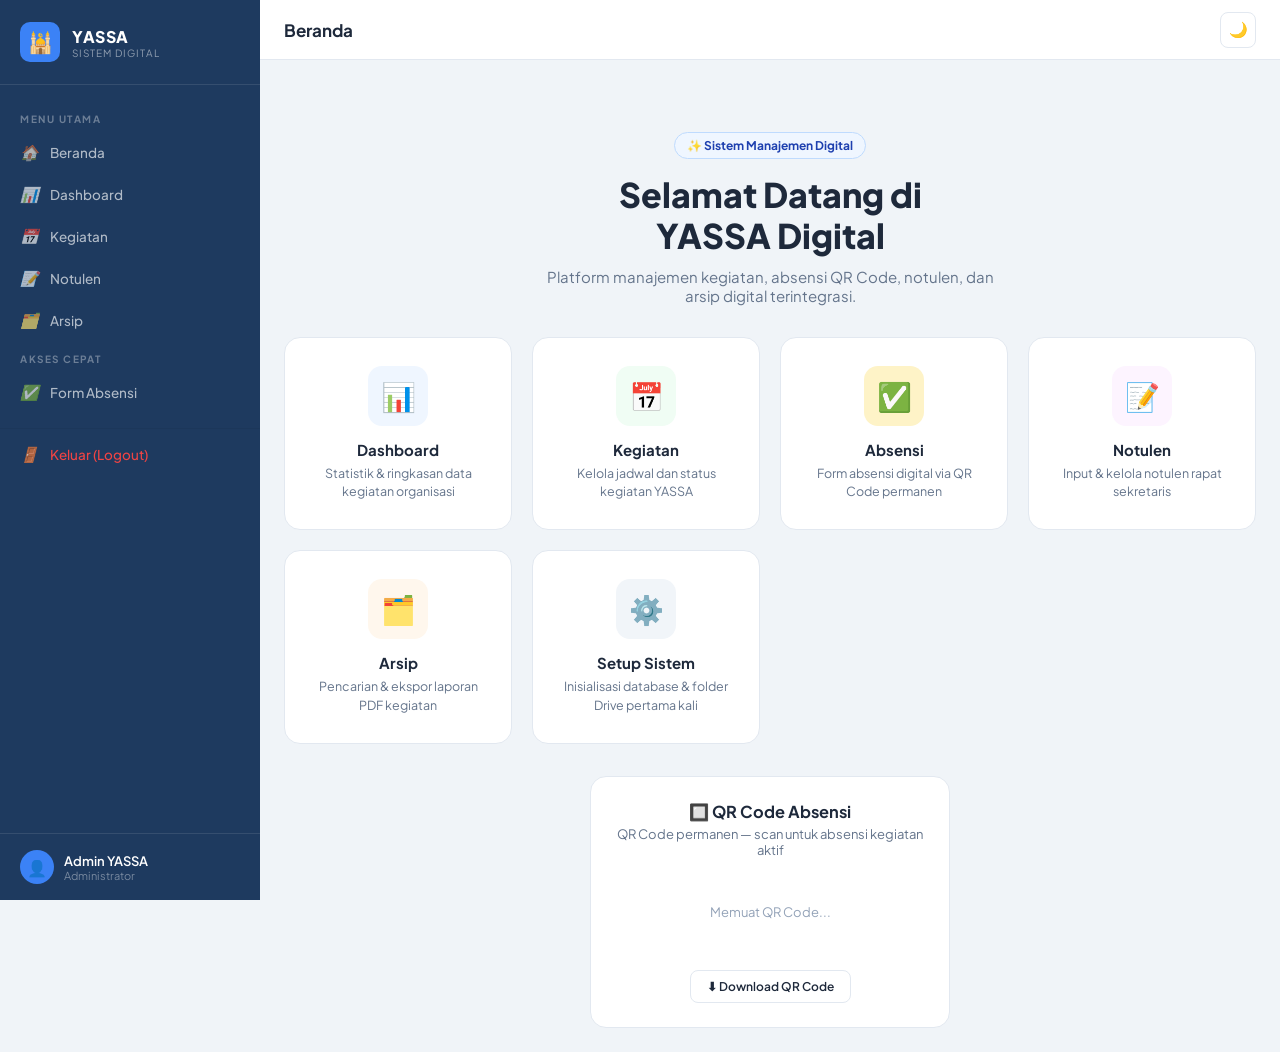
==== index.html @ cecd4a9c "Update index.html" ====
<!DOCTYPE html>
<html lang="id">
<head>
<meta charset="UTF-8">
<meta name="viewport" content="width=device-width, initial-scale=1">
<title>YASSA - Sistem Digital</title>
<link rel="stylesheet" href="Style.css">
<style>
.portal-grid {
  display: grid;
  grid-template-columns: repeat(auto-fill, minmax(220px, 1fr));
  gap: 20px;
  margin-top: 32px;
}
.portal-card {
  background: var(--surface);
  border: 1px solid var(--border);
  border-radius: 16px;
  padding: 28px 22px;
  text-align: center;
  cursor: pointer;
  transition: all .2s;
  text-decoration: none;
  color: var(--text);
  display: block;
}
.portal-card:hover { transform: translateY(-4px); box-shadow: var(--shadow-lg); }
.portal-card-icon {
  width: 60px; height: 60px;
  border-radius: 14px;
  display: grid; place-items: center;
  font-size: 28px;
  margin: 0 auto 14px;
}
.portal-card h3 { font-size: 15px; font-weight: 700; margin-bottom: 5px; }
.portal-card p { font-size: 12.5px; color: var(--text-muted); line-height: 1.5; }
.hero { text-align: center; padding: 48px 20px 0; }
.hero-badge {
  display: inline-flex;
  align-items: center;
  gap: 6px;
  background: #eff6ff;
  color: #1e40af;
  font-size: 12px;
  font-weight: 700;
  padding: 5px 12px;
  border-radius: 99px;
  margin-bottom: 16px;
  border: 1px solid #bfdbfe;
}
.hero h1 { font-size: 34px; font-weight: 800; line-height: 1.2; }
.hero p { font-size: 15px; color: var(--text-muted); margin-top: 10px; max-width: 480px; margin-left: auto; margin-right: auto; }
.qr-section {
  background: var(--surface);
  border: 1px solid var(--border);
  border-radius: 16px;
  padding: 24px;
  text-align: center;
  max-width: 360px;
  margin: 32px auto 0;
}
.qr-section h3 { font-weight: 700; margin-bottom: 4px; }
.qr-section p { font-size: 13px; color: var(--text-muted); margin-bottom: 16px; }
.qr-img { width: 200px; height: 200px; border-radius: 8px; border: 1px solid var(--border); }
.qr-url { font-size: 11px; color: var(--text-muted); word-break: break-all; margin-top: 8px; }
</style>
</head>
<body>
<div class="app-layout">
  <!-- Sidebar -->
  <div class="sidebar-overlay"></div>
  <aside class="sidebar">
    <div class="sidebar-brand">
      <div class="sidebar-brand-icon">🕌</div>
      <div class="sidebar-brand-text">
        <div class="org">YASSA</div>
        <div class="sub">Sistem Digital</div>
      </div>
    </div>
    <nav class="sidebar-nav">
      <div class="nav-section-label">Menu Utama</div>
      <a class="nav-item" href="?page=index"><i>🏠</i> Beranda</a>
      <a class="nav-item" href="?page=dashboard"><i>📊</i> Dashboard</a>
      <a class="nav-item" href="?page=kegiatan"><i>📅</i> Kegiatan</a>
      <a class="nav-item" href="?page=notulen"><i>📝</i> Notulen</a>
      <a class="nav-item" href="?page=arsip"><i>🗂️</i> Arsip</a>

      <div class="nav-section-label">Akses Cepat</div>
      <!-- [SESUDAH] Link absolut ini memastikan browser langsung menuju web app asli Anda -->
      <a class="nav-item" href="https://script.google.com/macros/s/AKfycbwdOLDsKcm0QXJ1dBHnlAOi3fSOKvJ-rL3YOairHzB4OV2jZbvT-LqVGl6_5zWSPxYg1g/exec?page=absensi" target="_blank"><i>✅</i> Form Absensi</a>

      <!-- TOMBOL LOGOUT MANUAL -->
      <a class="nav-item" href="javascript:void(0)" onclick="logoutUtama()" style="color: #ef4444; margin-top: 15px; border-top: 1px solid rgba(0,0,0,0.05); padding-top: 15px;">
        <i>🚪</i> Keluar (Logout)
      </a>
    </nav>
    <div class="sidebar-footer">
      <div class="sidebar-avatar">👤</div>
      <div class="sidebar-user-info">
        <div class="name">Admin YASSA</div>
        <div class="role">Administrator</div>
      </div>
    </div>
  </aside>

  <!-- Main -->
  <div class="main-content">
    <div class="topbar">
      <button class="sidebar-toggle" onclick="toggleSidebar()">☰</button>
      <div class="topbar-title">Beranda</div>
      <button class="topbar-btn" id="darkModeBtn" onclick="toggleDarkMode()" title="Toggle Dark Mode">🌙</button>
    </div>

    <div class="page-content">
      <div class="hero">
        <div class="hero-badge">✨ Sistem Manajemen Digital</div>
        <h1>Selamat Datang di<br>YASSA Digital</h1>
        <p>Platform manajemen kegiatan, absensi QR Code, notulen, dan arsip digital terintegrasi.</p>
      </div>

      <div class="portal-grid">
        <a class="portal-card" href="?page=dashboard">
          <div class="portal-card-icon" style="background:#eff6ff">📊</div>
          <h3>Dashboard</h3>
          <p>Statistik & ringkasan data kegiatan organisasi</p>
        </a>
        <a class="portal-card" href="?page=kegiatan">
          <div class="portal-card-icon" style="background:#f0fdf4">📅</div>
          <h3>Kegiatan</h3>
          <p>Kelola jadwal dan status kegiatan YASSA</p>
        </a>
        <a class="portal-card" href="?page=absensi" target="_blank">
          <div class="portal-card-icon" style="background:#fef3c7">✅</div>
          <h3>Absensi</h3>
          <p>Form absensi digital via QR Code permanen</p>
        </a>
        <a class="portal-card" href="?page=notulen">
          <div class="portal-card-icon" style="background:#fdf4ff">📝</div>
          <h3>Notulen</h3>
          <p>Input & kelola notulen rapat sekretaris</p>
        </a>
        <a class="portal-card" href="?page=arsip">
          <div class="portal-card-icon" style="background:#fff7ed">🗂️</div>
          <h3>Arsip</h3>
          <p>Pencarian & ekspor laporan PDF kegiatan</p>
        </a>
        <div class="portal-card" onclick="openModal('modalSetup')">
          <div class="portal-card-icon" style="background:#f1f5f9">⚙️</div>
          <h3>Setup Sistem</h3>
          <p>Inisialisasi database & folder Drive pertama kali</p>
        </div>
      </div>

      <!-- QR Code Section -->
      <div class="qr-section">
        <h3>🔲 QR Code Absensi</h3>
        <p>QR Code permanen — scan untuk absensi kegiatan aktif</p>
        <div id="qrContainer">
          <div style="padding:30px;color:#94a3b8;font-size:13px">Memuat QR Code...</div>
        </div>
        <div class="qr-url" id="qrUrl"></div>
        <button class="btn btn-outline" style="margin-top:12px;font-size:12px" onclick="downloadQR()">⬇ Download QR Code</button>
      </div>
    </div>
  </div>
</div>

<!-- Modal Setup -->
<div class="modal-overlay" id="modalSetup">
  <div class="modal">
    <div class="modal-header">
      <span>⚙️</span>
      <div class="modal-title">Setup Sistem YASSA</div>
      <button class="modal-close" onclick="closeModal('modalSetup')">✕</button>
    </div>
    <div class="modal-body">
      <p style="color:#64748b;font-size:13.5px;line-height:1.6">
        Setup akan membuat struktur sheet di Google Spreadsheet dan folder di Google Drive secara otomatis.
        Jalankan sekali saat pertama kali menggunakan sistem.<br><br>
        <strong>Spreadsheet ID:</strong><br>
        <code style="font-size:11px;background:#f1f5f9;padding:3px 6px;border-radius:4px">1QeTVi8m6c_dBite-CPIcEK4gw4aO8tjuj8lQq1Z1caE</code>
      </p>
    </div>
    <div class="modal-footer">
      <button class="btn btn-outline" onclick="closeModal('modalSetup')">Batal</button>
      <button class="btn btn-primary" onclick="runSetup()">🚀 Jalankan Setup</button>
    </div>
  </div>
</div>

<script src="script.js"></script>
<script>
function loadQR() {
  google.script.run
    .withSuccessHandler(function(data) {
      const container = document.getElementById('qrContainer');
      container.innerHTML = `<img class="qr-img" src="${data.qrUrl}" alt="QR Code Absensi" id="qrImage" />`;
      document.getElementById('qrUrl').textContent = data.absensiUrl;
    })
    .getQRCodeUrl();
}

function downloadQR() {
  const img = document.getElementById('qrImage');
  if (!img) return;
  const a = document.createElement('a');
  a.href = img.src;
  a.download = 'QRCode_Absensi_YASSA.png';
  a.click();
}

function runSetup() {
  showLoading('Menginisialisasi sistem...');
  google.script.run
    .withSuccessHandler(function(res) {
      hideLoading();
      closeModal('modalSetup');
      showToast(res.message || 'Setup selesai!', 'success');
    })
    .withFailureHandler(function(err) {
      hideLoading();
      showToast('Setup gagal: ' + err.message, 'error');
    })
    .setupSystem();
}

document.addEventListener('DOMContentLoaded', loadQR);

// ============================================================
// SISTEM LOGOUT & IDLE TIMER (GLOBAL)
// ============================================================
const WAKTU_IDLE_MENIT = 5;          // Batas diam sebelum logout otomatis (menit)
const WAKTU_MAKSIMAL_MENIT = 600;    // Batas maksimum sesi login (600 menit / 10 jam)
let idleTimer;

// Paksa logout otomatis setelah WAKTU_MAKSIMAL_MENIT tanpa toleransi aktivitas
setTimeout(logoutUtama, WAKTU_MAKSIMAL_MENIT * 60 * 1000);

function resetIdleTimer() {
  clearTimeout(idleTimer);
  idleTimer = setTimeout(logoutUtama, WAKTU_IDLE_MENIT * 60 * 1000);
}

function logoutUtama() {
  try {
    if (typeof showLoading === "function") {
      showLoading('Keluar dari sistem...');
    }

    // 1. Sapu bersih seluruh data sesi dan memori browser seketika
    localStorage.clear();
    sessionStorage.clear();

    // 2. Siapkan parameter anti-cache
    const cacheBuster = new Date().getTime();
    // Mengubah alamat tujuan logout menuju ke halaman utama portal blog Anda yang bersih
    const logoutUrl = 'https://yayasansalamsatuaspal.blogspot.com/p/portal-absensi-yassa.html?page=absensi&v=' + cacheBuster;
    // 3. Lakukan pengalihan paksa
    window.top.location.replace(logoutUrl);

  } catch (error) {
    console.error("Logout error: ", error);
    // Jalur penyelamat darurat dialihkan kembali ke halaman utama portal blog Anda yang bersih
    window.top.location.replace('https://yayasansalamsatuaspal.blogspot.com/p/portal-absensi-yassa.html?page=absensi');
  }
}

// Sensor aktivitas dipusatkan di sini menggunakan Event Listener
window.addEventListener('load', resetIdleTimer);
document.addEventListener('mousemove', resetIdleTimer);
document.addEventListener('keypress', resetIdleTimer);
document.addEventListener('touchstart', resetIdleTimer);
document.addEventListener('click', resetIdleTimer);
document.addEventListener('scroll', resetIdleTimer);
</script>
</body>
</html>
---- Style.css ----
/* ============================================================
   YASSA - Design System
   ============================================================ */

@import url('https://fonts.googleapis.com/css2?family=Plus+Jakarta+Sans:wght@300;400;500;600;700;800&family=Space+Grotesk:wght@400;500;600;700&display=swap');

:root {
  --primary:       #1c5fad;
  --primary-light: #3b82f6;
  --primary-dark:  #1e3a5f;
  --accent:        #10b981;
  --accent2:       #f59e0b;
  --danger:        #ef4444;
  --bg:            #f0f4f8;
  --surface:       #ffffff;
  --surface2:      #f8fafc;
  --border:        #e2e8f0;
  --text:          #1e293b;
  --text-muted:    #64748b;
  --sidebar-w:     260px;
  --radius:        12px;
  --radius-sm:     8px;
  --shadow:        0 1px 3px rgba(0,0,0,.08), 0 4px 12px rgba(0,0,0,.05);
  --shadow-lg:     0 8px 24px rgba(0,0,0,.12);
  --transition:    .2s ease;
}

.dark-mode {
  --bg:        #0f172a;
  --surface:   #1e293b;
  --surface2:  #162032;
  --border:    #334155;
  --text:      #f1f5f9;
  --text-muted:#94a3b8;
}

*, *::before, *::after { box-sizing: border-box; margin: 0; padding: 0; }

body {
  font-family: 'Plus Jakarta Sans', sans-serif;
  background: var(--bg);
  color: var(--text);
  min-height: 100vh;
  font-size: 14px;
  transition: background var(--transition), color var(--transition);
}

/* ---- SCROLLBAR ---- */
::-webkit-scrollbar { width: 6px; height: 6px; }
::-webkit-scrollbar-track { background: transparent; }
::-webkit-scrollbar-thumb { background: var(--border); border-radius: 99px; }

/* ---- LAYOUT ---- */
.app-layout { display: flex; min-height: 100vh; }

/* ---- SIDEBAR ---- */
.sidebar {
  width: var(--sidebar-w);
  background: var(--primary-dark);
  display: flex;
  flex-direction: column;
  position: fixed;
  top: 0; left: 0; bottom: 0;
  z-index: 100;
  transition: transform .3s ease;
  overflow: hidden;
}
.sidebar-brand {
  display: flex;
  align-items: center;
  gap: 12px;
  padding: 22px 20px;
  border-bottom: 1px solid rgba(255,255,255,.1);
}
.sidebar-brand-icon {
  width: 40px; height: 40px;
  background: var(--primary-light);
  border-radius: 10px;
  display: grid; place-items: center;
  font-size: 20px;
  flex-shrink: 0;
}
.sidebar-brand-text .org { font-weight: 800; font-size: 16px; color: #fff; letter-spacing: .5px; }
.sidebar-brand-text .sub { font-size: 10px; color: rgba(255,255,255,.5); text-transform: uppercase; letter-spacing: 1px; }

.sidebar-nav { flex: 1; padding: 16px 0; overflow-y: auto; }
.nav-section-label {
  font-size: 10px;
  font-weight: 700;
  color: rgba(255,255,255,.35);
  text-transform: uppercase;
  letter-spacing: 1.5px;
  padding: 12px 20px 6px;
}
.nav-item {
  display: flex;
  align-items: center;
  gap: 12px;
  padding: 11px 20px;
  color: rgba(255,255,255,.65);
  text-decoration: none;
  font-weight: 500;
  font-size: 13.5px;
  border-radius: 0;
  transition: all var(--transition);
  position: relative;
  cursor: pointer;
}
.nav-item:hover { color: #fff; background: rgba(255,255,255,.08); }
.nav-item.active {
  color: #fff;
  background: var(--primary-light);
}
.nav-item.active::before {
  content: '';
  position: absolute;
  left: 0; top: 6px; bottom: 6px;
  width: 3px;
  background: #fff;
  border-radius: 0 4px 4px 0;
}
.nav-item i { width: 18px; text-align: center; font-size: 15px; }
.nav-badge {
  margin-left: auto;
  background: var(--accent);
  color: #fff;
  font-size: 10px;
  padding: 2px 7px;
  border-radius: 99px;
  font-weight: 700;
}

.sidebar-footer {
  padding: 16px 20px;
  border-top: 1px solid rgba(255,255,255,.1);
  display: flex;
  align-items: center;
  gap: 10px;
}
.sidebar-avatar {
  width: 34px; height: 34px;
  background: var(--primary-light);
  border-radius: 50%;
  display: grid; place-items: center;
  font-size: 16px; color: #fff;
  flex-shrink: 0;
}
.sidebar-user-info .name { font-weight: 600; font-size: 13px; color: #fff; }
.sidebar-user-info .role { font-size: 11px; color: rgba(255,255,255,.4); }

/* ---- MAIN CONTENT ---- */
.main-content {
  margin-left: var(--sidebar-w);
  flex: 1;
  display: flex;
  flex-direction: column;
  min-height: 100vh;
}

/* ---- TOPBAR ---- */
.topbar {
  background: var(--surface);
  border-bottom: 1px solid var(--border);
  padding: 0 24px;
  height: 60px;
  display: flex;
  align-items: center;
  gap: 16px;
  position: sticky;
  top: 0;
  z-index: 50;
}
.topbar-title { font-weight: 700; font-size: 17px; flex: 1; }
.topbar-search {
  display: flex;
  align-items: center;
  background: var(--bg);
  border: 1px solid var(--border);
  border-radius: 8px;
  padding: 6px 12px;
  gap: 8px;
  width: 220px;
}
.topbar-search input {
  border: none; background: none;
  font-size: 13px; color: var(--text);
  outline: none; flex: 1; width: 100%;
}
.topbar-search input::placeholder { color: var(--text-muted); }
.topbar-btn {
  width: 36px; height: 36px;
  border: 1px solid var(--border);
  border-radius: 8px;
  background: var(--surface);
  cursor: pointer;
  display: grid; place-items: center;
  font-size: 15px;
  color: var(--text-muted);
  transition: all var(--transition);
}
.topbar-btn:hover { background: var(--bg); color: var(--text); }

/* ---- PAGE CONTENT ---- */
.page-content { padding: 24px; flex: 1; }

/* ---- CARDS ---- */
.card {
  background: var(--surface);
  border: 1px solid var(--border);
  border-radius: var(--radius);
  box-shadow: var(--shadow);
}
.card-header {
  padding: 16px 20px;
  border-bottom: 1px solid var(--border);
  display: flex;
  align-items: center;
  gap: 12px;
}
.card-title { font-weight: 700; font-size: 15px; }
.card-actions { margin-left: auto; display: flex; gap: 8px; }
.card-body { padding: 20px; }

/* ---- STAT CARDS ---- */
.stat-grid { display: grid; grid-template-columns: repeat(auto-fill, minmax(180px, 1fr)); gap: 16px; }
.stat-card {
  background: var(--surface);
  border: 1px solid var(--border);
  border-radius: var(--radius);
  padding: 18px;
  display: flex;
  flex-direction: column;
  gap: 10px;
  position: relative;
  overflow: hidden;
  transition: transform var(--transition), box-shadow var(--transition);
}
.stat-card:hover { transform: translateY(-2px); box-shadow: var(--shadow-lg); }
.stat-icon {
  width: 42px; height: 42px;
  border-radius: 10px;
  display: grid; place-items: center;
  font-size: 18px;
}
.stat-label { font-size: 12px; font-weight: 600; color: var(--text-muted); text-transform: uppercase; letter-spacing: .5px; }
.stat-value { font-size: 28px; font-weight: 800; line-height: 1; font-family: 'Space Grotesk', sans-serif; }
.stat-accent { position: absolute; top: 0; right: 0; width: 60px; height: 60px; border-radius: 50%; opacity: .08; transform: translate(20px, -20px); }

/* ---- BUTTONS ---- */
.btn {
  display: inline-flex;
  align-items: center;
  gap: 7px;
  padding: 8px 16px;
  border-radius: var(--radius-sm);
  font-size: 13px;
  font-weight: 600;
  cursor: pointer;
  border: none;
  transition: all var(--transition);
  text-decoration: none;
  font-family: inherit;
  white-space: nowrap;
}
.btn-primary { background: var(--primary-light); color: #fff; }
.btn-primary:hover { background: var(--primary); }
.btn-success { background: var(--accent); color: #fff; }
.btn-success:hover { filter: brightness(.9); }
.btn-danger { background: var(--danger); color: #fff; }
.btn-danger:hover { filter: brightness(.9); }
.btn-warning { background: var(--accent2); color: #fff; }
.btn-outline {
  background: transparent;
  border: 1.5px solid var(--border);
  color: var(--text);
}
.btn-outline:hover { background: var(--bg); }
.btn-sm { padding: 5px 12px; font-size: 12px; }
.btn-icon { padding: 8px; }
.btn:disabled { opacity: .5; cursor: not-allowed; }

/* ---- FORMS ---- */
.form-group { margin-bottom: 16px; }
.form-label {
  display: block;
  font-size: 13px;
  font-weight: 600;
  color: var(--text);
  margin-bottom: 6px;
}
.form-control {
  width: 100%;
  padding: 9px 12px;
  border: 1.5px solid var(--border);
  border-radius: var(--radius-sm);
  background: var(--surface);
  color: var(--text);
  font-size: 14px;
  font-family: inherit;
  transition: border-color var(--transition), box-shadow var(--transition);
  outline: none;
}
.form-control:focus {
  border-color: var(--primary-light);
  box-shadow: 0 0 0 3px rgba(59,130,246,.15);
}
.form-control::placeholder { color: var(--text-muted); }
textarea.form-control { resize: vertical; min-height: 100px; }
select.form-control { cursor: pointer; }

/* ---- TABLE ---- */
.table-wrap { overflow-x: auto; }
table { width: 100%; border-collapse: collapse; }
thead tr { background: var(--surface2); }
th {
  padding: 11px 14px;
  text-align: left;
  font-size: 11.5px;
  font-weight: 700;
  color: var(--text-muted);
  text-transform: uppercase;
  letter-spacing: .5px;
  border-bottom: 2px solid var(--border);
  white-space: nowrap;
}
td {
  padding: 12px 14px;
  border-bottom: 1px solid var(--border);
  font-size: 13.5px;
  vertical-align: middle;
}
tr:last-child td { border-bottom: none; }
tbody tr { transition: background var(--transition); }
tbody tr:hover { background: var(--surface2); }
.td-actions { display: flex; gap: 6px; }

/* ---- BADGE ---- */
.badge {
  display: inline-flex;
  align-items: center;
  gap: 4px;
  padding: 3px 9px;
  border-radius: 99px;
  font-size: 11.5px;
  font-weight: 700;
}
.badge-green { background: #d1fae5; color: #065f46; }
.badge-blue  { background: #dbeafe; color: #1e40af; }
.badge-gray  { background: #f1f5f9; color: #475569; }
.badge-red   { background: #fee2e2; color: #991b1b; }
.badge-amber { background: #fef3c7; color: #92400e; }

/* ---- MODAL ---- */
.modal-overlay {
  position: fixed;
  inset: 0;
  background: rgba(0,0,0,.5);
  z-index: 200;
  display: flex;
  align-items: center;
  justify-content: center;
  padding: 20px;
  opacity: 0;
  pointer-events: none;
  transition: opacity .2s;
}
.modal-overlay.open { opacity: 1; pointer-events: all; }
.modal {
  background: var(--surface);
  border-radius: 16px;
  width: 100%;
  max-width: 500px;
  max-height: 90vh;
  overflow-y: auto;
  transform: scale(.95);
  transition: transform .2s;
}
.modal-overlay.open .modal { transform: scale(1); }
.modal-header {
  padding: 18px 22px;
  border-bottom: 1px solid var(--border);
  display: flex;
  align-items: center;
  gap: 12px;
}
.modal-header .modal-title { font-weight: 700; font-size: 16px; flex: 1; }
.modal-close {
  width: 30px; height: 30px;
  border: none;
  background: var(--bg);
  border-radius: 6px;
  cursor: pointer;
  font-size: 16px;
  display: grid; place-items: center;
  color: var(--text-muted);
}
.modal-body { padding: 22px; }
.modal-footer {
  padding: 16px 22px;
  border-top: 1px solid var(--border);
  display: flex;
  gap: 10px;
  justify-content: flex-end;
}

/* ---- TOAST ---- */
.toast-container {
  position: fixed;
  bottom: 24px;
  right: 24px;
  z-index: 999;
  display: flex;
  flex-direction: column;
  gap: 8px;
}
.toast {
  background: var(--surface);
  border: 1px solid var(--border);
  border-radius: 10px;
  padding: 12px 16px;
  display: flex;
  align-items: center;
  gap: 10px;
  min-width: 280px;
  box-shadow: var(--shadow-lg);
  animation: slideInToast .3s ease;
  font-size: 13.5px;
  font-weight: 500;
}
.toast.success { border-left: 4px solid var(--accent); }
.toast.error   { border-left: 4px solid var(--danger); }
.toast.info    { border-left: 4px solid var(--primary-light); }
.toast-icon { font-size: 18px; }
@keyframes slideInToast {
  from { transform: translateX(100%); opacity: 0; }
  to   { transform: translateX(0);    opacity: 1; }
}

/* ---- LOADING ---- */
.loading-overlay {
  position: fixed;
  inset: 0;
  background: rgba(255,255,255,.8);
  z-index: 300;
  display: flex;
  flex-direction: column;
  align-items: center;
  justify-content: center;
  gap: 16px;
  font-weight: 600;
  color: var(--primary);
}
.dark-mode .loading-overlay { background: rgba(15,23,42,.85); }
.spinner {
  width: 44px; height: 44px;
  border: 4px solid var(--border);
  border-top-color: var(--primary-light);
  border-radius: 50%;
  animation: spin .8s linear infinite;
}
@keyframes spin { to { transform: rotate(360deg); } }

/* ---- EMPTY STATE ---- */
.empty-state {
  text-align: center;
  padding: 48px 20px;
  color: var(--text-muted);
}
.empty-state .icon { font-size: 48px; margin-bottom: 12px; }
.empty-state h4 { font-size: 16px; color: var(--text); margin-bottom: 6px; }

/* ---- ROW GRID ---- */
.row { display: flex; flex-wrap: wrap; margin: -8px; }
.col { padding: 8px; flex: 1; min-width: 200px; }
.col-12 { width: 100%; padding: 8px; }
.col-6  { width: 50%; padding: 8px; }
.col-4  { width: 33.333%; padding: 8px; }
.col-3  { width: 25%; padding: 8px; }

/* ---- UTILITIES ---- */
.mb-0 { margin-bottom: 0; }
.mb-2 { margin-bottom: 8px; }
.mb-3 { margin-bottom: 12px; }
.mb-4 { margin-bottom: 16px; }
.mb-6 { margin-bottom: 24px; }
.mt-4 { margin-top: 16px; }
.mt-6 { margin-top: 24px; }
.gap-2 { gap: 8px; }
.gap-3 { gap: 12px; }
.d-flex { display: flex; }
.align-center { align-items: center; }
.justify-between { justify-content: space-between; }
.flex-wrap { flex-wrap: wrap; }
.text-muted { color: var(--text-muted); }
.text-sm { font-size: 12px; }
.fw-bold { font-weight: 700; }
.text-center { text-align: center; }

/* ---- MOBILE SIDEBAR TOGGLE ---- */
.sidebar-toggle {
  display: none;
  width: 36px; height: 36px;
  border: none;
  background: none;
  font-size: 20px;
  cursor: pointer;
  color: var(--text);
}

/* ---- CHART WRAPPER ---- */
.chart-box { position: relative; height: 240px; }

/* ---- RESPONSIVE ---- */
@media (max-width: 900px) {
  .sidebar { transform: translateX(-100%); }
  .sidebar.open { transform: translateX(0); }
  .main-content { margin-left: 0; }
  .sidebar-toggle { display: grid; place-items: center; }
  .topbar-search { display: none; }
  .stat-grid { grid-template-columns: repeat(2, 1fr); }
  .col-4, .col-3, .col-6 { width: 100%; }
}
@media (max-width: 500px) {
  .stat-grid { grid-template-columns: 1fr 1fr; }
  .page-content { padding: 16px; }
}

/* ---- SIDEBAR OVERLAY for mobile ---- */
.sidebar-overlay {
  display: none;
  position: fixed;
  inset: 0;
  background: rgba(0,0,0,.5);
  z-index: 99;
}
@media (max-width: 900px) {
  .sidebar-overlay.open { display: block; }
}
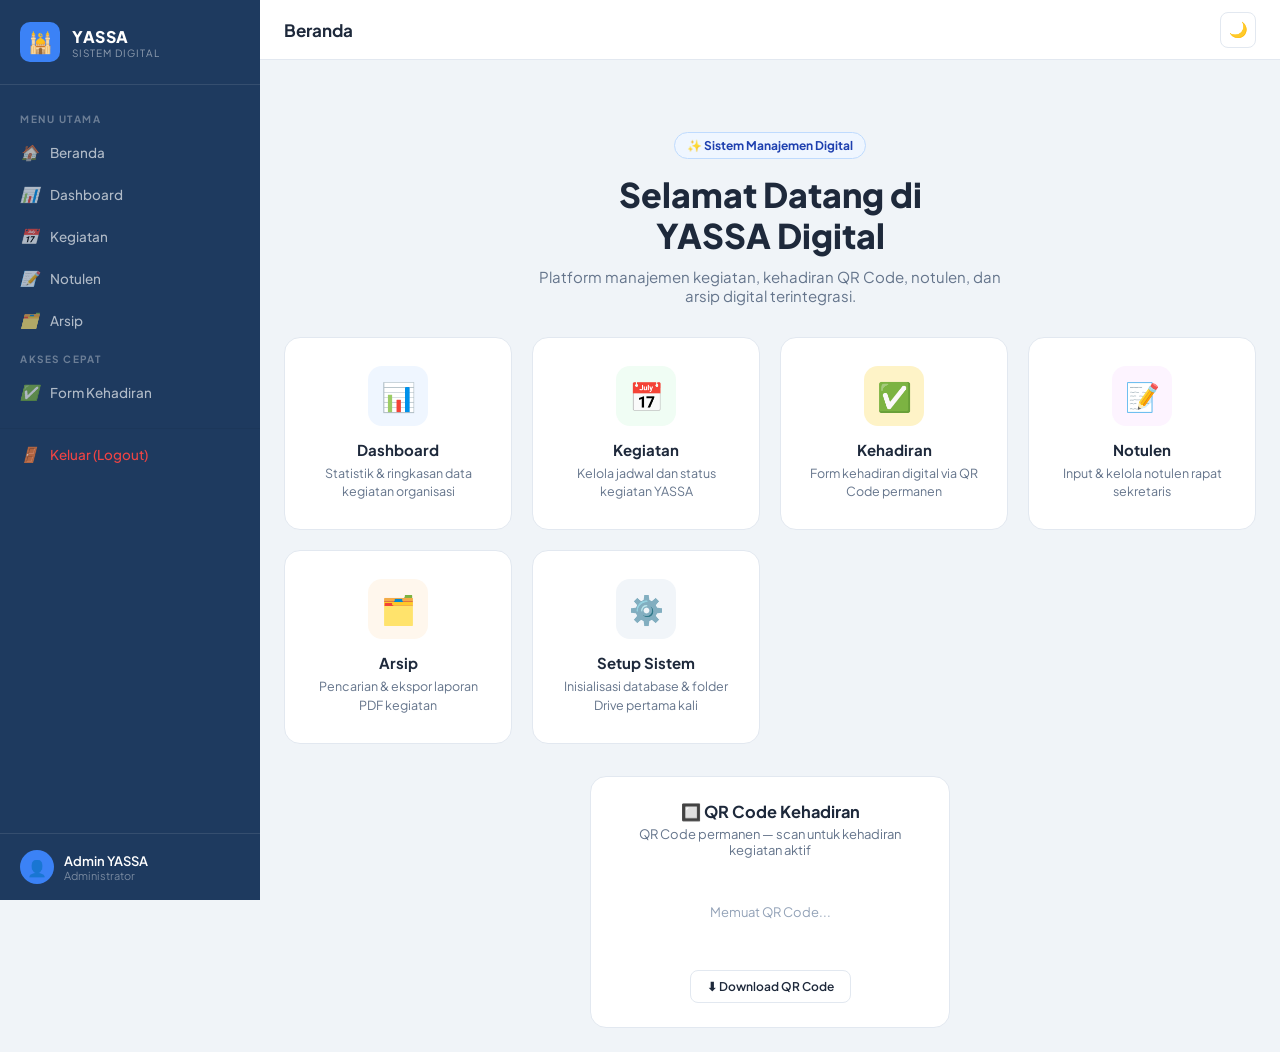
==== commit e0c99ad5: "Update index.html" ====
--- a/index.html
+++ b/index.html
@@ -87,7 +87,7 @@
 
       <div class="nav-section-label">Akses Cepat</div>
       <!-- [SESUDAH] Link absolut ini memastikan browser langsung menuju web app asli Anda -->
-      <a class="nav-item" href="https://script.google.com/macros/s/AKfycbwdOLDsKcm0QXJ1dBHnlAOi3fSOKvJ-rL3YOairHzB4OV2jZbvT-LqVGl6_5zWSPxYg1g/exec?page=absensi" target="_blank"><i>✅</i> Form Absensi</a>
+      <a class="nav-item" href="https://yayasansalamsatuaspaldc-eng.github.io/Notulena-Absensi/Absensi.html" target="_blank"><i>✅</i> Form Kehadiran</a>
 
       <!-- TOMBOL LOGOUT MANUAL -->
       <a class="nav-item" href="javascript:void(0)" onclick="logoutUtama()" style="color: #ef4444; margin-top: 15px; border-top: 1px solid rgba(0,0,0,0.05); padding-top: 15px;">
@@ -115,7 +115,7 @@
       <div class="hero">
         <div class="hero-badge">✨ Sistem Manajemen Digital</div>
         <h1>Selamat Datang di<br>YASSA Digital</h1>
-        <p>Platform manajemen kegiatan, absensi QR Code, notulen, dan arsip digital terintegrasi.</p>
+        <p>Platform manajemen kegiatan, kehadiran QR Code, notulen, dan arsip digital terintegrasi.</p>
       </div>
 
       <div class="portal-grid">
@@ -131,8 +131,8 @@
         </a>
         <a class="portal-card" href="?page=absensi" target="_blank">
           <div class="portal-card-icon" style="background:#fef3c7">✅</div>
-          <h3>Absensi</h3>
-          <p>Form absensi digital via QR Code permanen</p>
+          <h3>Kehadiran</h3>
+          <p>Form kehadiran digital via QR Code permanen</p>
         </a>
         <a class="portal-card" href="?page=notulen">
           <div class="portal-card-icon" style="background:#fdf4ff">📝</div>
@@ -153,8 +153,8 @@
 
       <!-- QR Code Section -->
       <div class="qr-section">
-        <h3>🔲 QR Code Absensi</h3>
-        <p>QR Code permanen — scan untuk absensi kegiatan aktif</p>
+        <h3>🔲 QR Code Kehadiran</h3>
+        <p>QR Code permanen — scan untuk kehadiran kegiatan aktif</p>
         <div id="qrContainer">
           <div style="padding:30px;color:#94a3b8;font-size:13px">Memuat QR Code...</div>
         </div>
@@ -178,7 +178,7 @@
         Setup akan membuat struktur sheet di Google Spreadsheet dan folder di Google Drive secara otomatis.
         Jalankan sekali saat pertama kali menggunakan sistem.<br><br>
         <strong>Spreadsheet ID:</strong><br>
-        <code style="font-size:11px;background:#f1f5f9;padding:3px 6px;border-radius:4px">1QeTVi8m6c_dBite-CPIcEK4gw4aO8tjuj8lQq1Z1caE</code>
+        <code style="font-size:11px;background:#f1f5f9;padding:3px 6px;border-radius:4px">13JLhgKahJubgqgvkTUDGP6xLDTKRw3r6i898JbK-Ck8</code>
       </p>
     </div>
     <div class="modal-footer">
@@ -194,7 +194,7 @@
   google.script.run
     .withSuccessHandler(function(data) {
       const container = document.getElementById('qrContainer');
-      container.innerHTML = `<img class="qr-img" src="${data.qrUrl}" alt="QR Code Absensi" id="qrImage" />`;
+      container.innerHTML = `<img class="qr-img" src="${data.qrUrl}" alt="QR Code Kehadiran" id="qrImage" />`;
       document.getElementById('qrUrl').textContent = data.absensiUrl;
     })
     .getQRCodeUrl();
@@ -205,7 +205,7 @@
   if (!img) return;
   const a = document.createElement('a');
   a.href = img.src;
-  a.download = 'QRCode_Absensi_YASSA.png';
+  a.download = 'QRCode_Kehadiran_YASSA.png';
   a.click();
 }
 
@@ -256,12 +256,12 @@
     // Mengubah alamat tujuan logout menuju ke halaman utama portal blog Anda yang bersih
     const logoutUrl = 'https://yayasansalamsatuaspal.blogspot.com/p/portal-absensi-yassa.html?page=absensi&v=' + cacheBuster;
     // 3. Lakukan pengalihan paksa
-    window.top.location.replace(logoutUrl);
+    window.location.replace(logoutUrl);
 
   } catch (error) {
     console.error("Logout error: ", error);
     // Jalur penyelamat darurat dialihkan kembali ke halaman utama portal blog Anda yang bersih
-    window.top.location.replace('https://yayasansalamsatuaspal.blogspot.com/p/portal-absensi-yassa.html?page=absensi');
+    window.location.replace('https://yayasansalamsatuaspal.blogspot.com/p/portal-absensi-yassa.html?page=absensi');
   }
 }
 
--- a/Style.css
+++ b/Style.css
@@ -536,3 +536,15 @@
 @media (max-width: 900px) {
   .sidebar-overlay.open { display: block; }
 }
+
+/* ---- MODE EMBED (dibuka dari overlay iframe YASSA Hub) ---- */
+/* Sembunyikan chrome bawaan halaman ini (sidebar & topbar) supaya
+   gak dobel sama header overlay Hub. Konten halaman tetap full lebar. */
+.embed-mode .sidebar,
+.embed-mode .sidebar-overlay,
+.embed-mode .topbar {
+  display: none !important;
+}
+.embed-mode .main-content {
+  margin-left: 0 !important;
+}
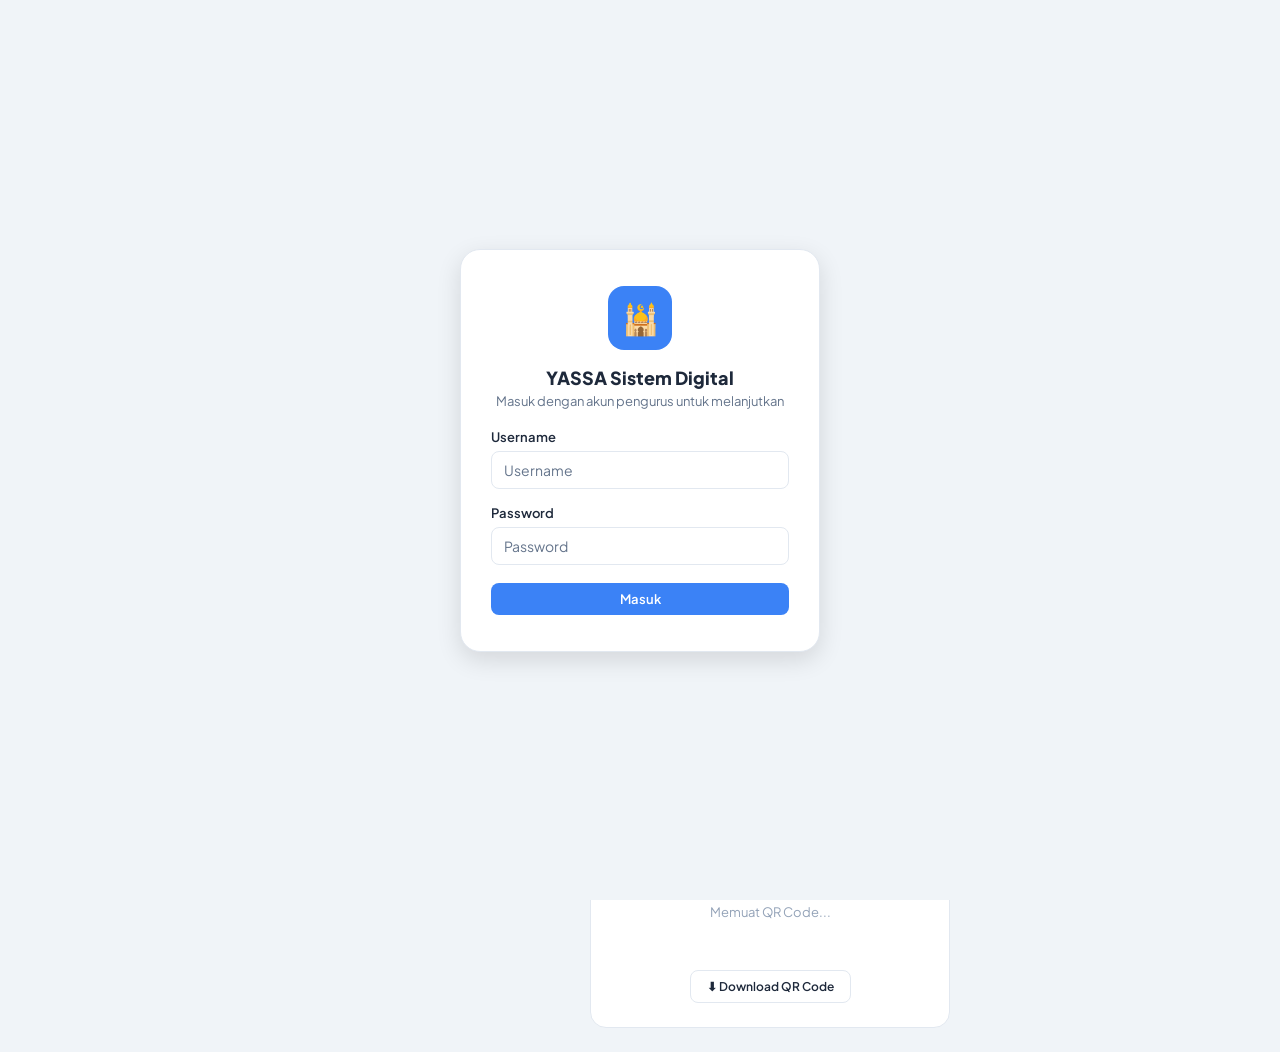
==== commit 1102a1e5: "Update index.html" ====
--- a/index.html
+++ b/index.html
@@ -65,7 +65,7 @@
 .qr-url { font-size: 11px; color: var(--text-muted); word-break: break-all; margin-top: 8px; }
 </style>
 </head>
-<body>
+<body data-auth-required="1">
 <div class="app-layout">
   <!-- Sidebar -->
   <div class="sidebar-overlay"></div>
@@ -90,7 +90,7 @@
       <a class="nav-item" href="https://yayasansalamsatuaspaldc-eng.github.io/Notulena-Absensi/Absensi.html" target="_blank"><i>✅</i> Form Kehadiran</a>
 
       <!-- TOMBOL LOGOUT MANUAL -->
-      <a class="nav-item" href="javascript:void(0)" onclick="logoutUtama()" style="color: #ef4444; margin-top: 15px; border-top: 1px solid rgba(0,0,0,0.05); padding-top: 15px;">
+      <a class="nav-item" href="javascript:void(0)" onclick="yassaLogoutSession(); logoutUtama()" style="color: #ef4444; margin-top: 15px; border-top: 1px solid rgba(0,0,0,0.05); padding-top: 15px;">
         <i>🚪</i> Keluar (Logout)
       </a>
     </nav>
@@ -144,7 +144,7 @@
           <h3>Arsip</h3>
           <p>Pencarian & ekspor laporan PDF kegiatan</p>
         </a>
-        <div class="portal-card" onclick="openModal('modalSetup')">
+        <div class="portal-card yassa-admin-only" onclick="openModal('modalSetup')">
           <div class="portal-card-icon" style="background:#f1f5f9">⚙️</div>
           <h3>Setup Sistem</h3>
           <p>Inisialisasi database & folder Drive pertama kali</p>
--- a/Style.css
+++ b/Style.css
@@ -548,3 +548,59 @@
 .embed-mode .main-content {
   margin-left: 0 !important;
 }
+
+
+/* ============================================================
+   YASSA - GERBANG LOGIN (dipakai script.js di halaman yang
+   butuh login: Beranda, Dashboard, Kegiatan, Notulen, Arsip)
+   ============================================================ */
+.yassa-login-gate {
+  position: fixed;
+  inset: 0;
+  z-index: 500;
+  display: flex;
+  align-items: center;
+  justify-content: center;
+  background: var(--bg);
+  padding: 20px;
+}
+.yassa-login-card {
+  width: 100%;
+  max-width: 360px;
+  background: var(--surface);
+  border: 1px solid var(--border);
+  border-radius: 20px;
+  padding: 36px 30px;
+  box-shadow: var(--shadow-lg);
+  text-align: center;
+}
+.yassa-login-icon {
+  width: 64px;
+  height: 64px;
+  border-radius: 16px;
+  background: var(--primary-light);
+  color: #fff;
+  display: flex;
+  align-items: center;
+  justify-content: center;
+  font-size: 30px;
+  margin: 0 auto 16px;
+}
+.yassa-login-title { font-size: 18px; font-weight: 800; margin-bottom: 4px; color: var(--text); }
+.yassa-login-sub { font-size: 13px; color: var(--text-muted); margin-bottom: 20px; }
+.yassa-login-error {
+  background: #fee2e2;
+  color: #991b1b;
+  border: 1px solid #fecaca;
+  border-radius: 8px;
+  padding: 10px 12px;
+  font-size: 12.5px;
+  margin-bottom: 16px;
+  text-align: left;
+}
+.yassa-login-card .form-group { text-align: left; }
+
+/* Elemen (tombol tambah/edit/hapus data, dsb) yang cuma boleh
+   tampil buat role SUPERADMIN & ADMIN. Disembunyikan default,
+   dimunculkan oleh yassaApplyUserUI() di script.js kalau rolenya cocok. */
+.yassa-admin-only { display: none; }
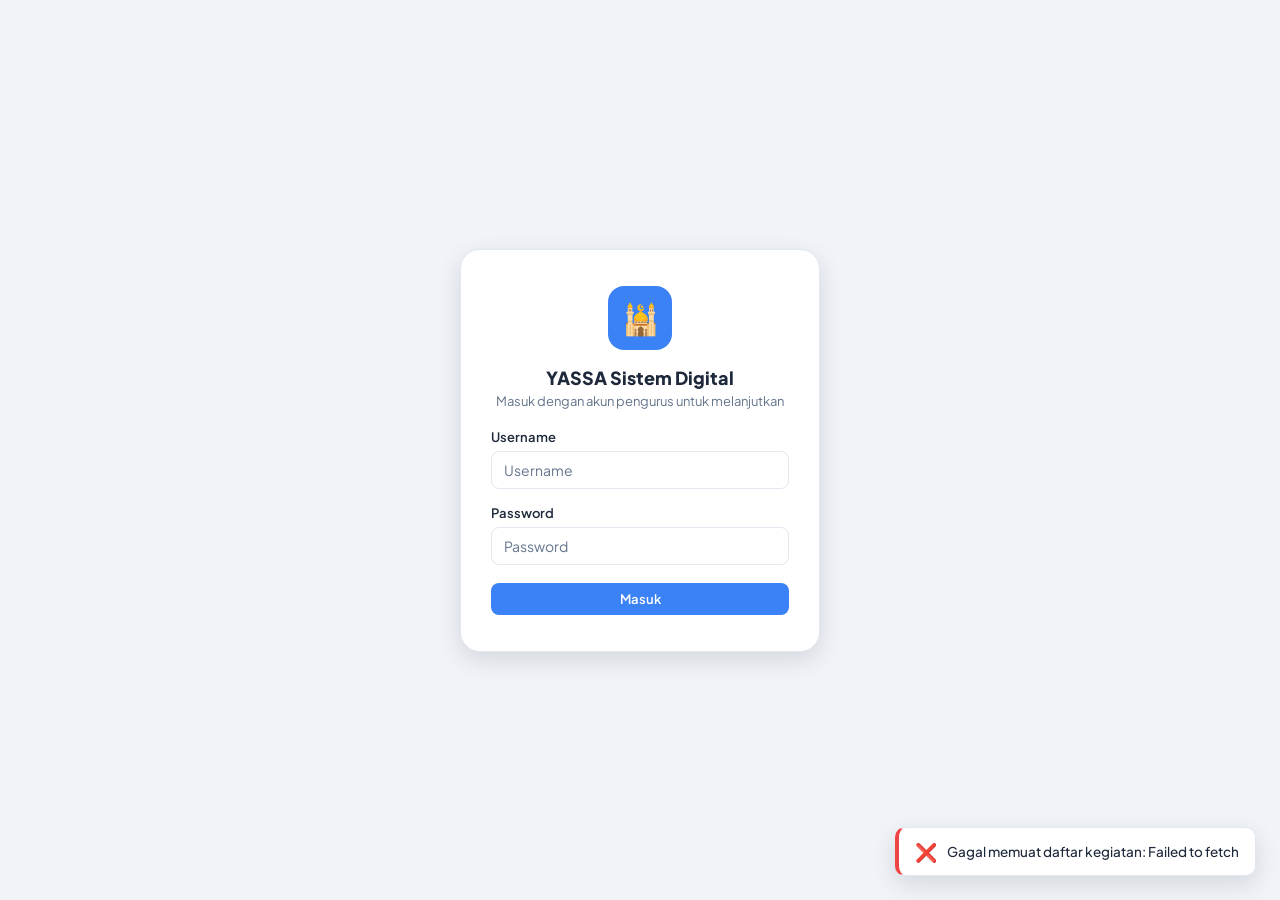
==== commit 449be6de: "Update index.html" ====
--- a/index.html
+++ b/index.html
@@ -3,79 +3,93 @@
 <head>
 <meta charset="UTF-8">
 <meta name="viewport" content="width=device-width, initial-scale=1">
-<title>YASSA - Sistem Digital</title>
+<title>Notulen YASSA</title>
 <link rel="stylesheet" href="Style.css">
 <style>
-.portal-grid {
-  display: grid;
-  grid-template-columns: repeat(auto-fill, minmax(220px, 1fr));
-  gap: 20px;
-  margin-top: 32px;
-}
-.portal-card {
-  background: var(--surface);
-  border: 1px solid var(--border);
-  border-radius: 16px;
-  padding: 28px 22px;
+.notulen-editor {
+  min-height: 300px;
+  font-size: 14px;
+  line-height: 1.7;
+  font-family: 'Plus Jakarta Sans', sans-serif;
+}
+.format-section {
+  background: var(--surface2);
+  border: 1px dashed var(--border);
+  border-radius: 8px;
+  padding: 10px 14px;
+  font-size: 12.5px;
+  color: var(--text-muted);
+  margin-bottom: 14px;
+}
+.format-section strong { color: var(--text); }
+.tab-nav {
+  display: flex;
+  gap: 0;
+  border-bottom: 2px solid var(--border);
+  margin-bottom: 20px;
+}
+.tab-btn {
+  padding: 10px 18px;
+  background: none;
+  border: none;
+  font-size: 13.5px;
+  font-weight: 600;
+  cursor: pointer;
+  color: var(--text-muted);
+  border-bottom: 2px solid transparent;
+  margin-bottom: -2px;
+  transition: all .2s;
+  font-family: inherit;
+}
+.tab-btn.active {
+  color: var(--primary-light);
+  border-bottom-color: var(--primary-light);
+}
+.tab-content { display: none; }
+.tab-content.active { display: block; }
+.ocr-upload-area {
+  border: 2px dashed var(--border);
+  border-radius: 12px;
+  padding: 40px 20px;
   text-align: center;
   cursor: pointer;
   transition: all .2s;
-  text-decoration: none;
-  color: var(--text);
-  display: block;
-}
-.portal-card:hover { transform: translateY(-4px); box-shadow: var(--shadow-lg); }
-.portal-card-icon {
-  width: 60px; height: 60px;
-  border-radius: 14px;
-  display: grid; place-items: center;
-  font-size: 28px;
-  margin: 0 auto 14px;
-}
-.portal-card h3 { font-size: 15px; font-weight: 700; margin-bottom: 5px; }
-.portal-card p { font-size: 12.5px; color: var(--text-muted); line-height: 1.5; }
-.hero { text-align: center; padding: 48px 20px 0; }
-.hero-badge {
-  display: inline-flex;
-  align-items: center;
-  gap: 6px;
-  background: #eff6ff;
-  color: #1e40af;
-  font-size: 12px;
-  font-weight: 700;
-  padding: 5px 12px;
-  border-radius: 99px;
-  margin-bottom: 16px;
-  border: 1px solid #bfdbfe;
-}
-.hero h1 { font-size: 34px; font-weight: 800; line-height: 1.2; }
-.hero p { font-size: 15px; color: var(--text-muted); margin-top: 10px; max-width: 480px; margin-left: auto; margin-right: auto; }
-.qr-section {
-  background: var(--surface);
+  background: var(--surface2);
+}
+.ocr-upload-area:hover { border-color: var(--primary-light); background: #eff6ff; }
+.ocr-upload-area.dragover { border-color: var(--primary-light); background: #dbeafe; }
+.ocr-result {
+  background: var(--surface2);
   border: 1px solid var(--border);
-  border-radius: 16px;
-  padding: 24px;
-  text-align: center;
-  max-width: 360px;
-  margin: 32px auto 0;
-}
-.qr-section h3 { font-weight: 700; margin-bottom: 4px; }
-.qr-section p { font-size: 13px; color: var(--text-muted); margin-bottom: 16px; }
-.qr-img { width: 200px; height: 200px; border-radius: 8px; border: 1px solid var(--border); }
-.qr-url { font-size: 11px; color: var(--text-muted); word-break: break-all; margin-top: 8px; }
+  border-radius: 8px;
+  padding: 14px;
+  min-height: 120px;
+  font-size: 13.5px;
+  line-height: 1.7;
+  white-space: pre-wrap;
+  margin-top: 12px;
+}
+.notulen-list-item {
+  border: 1px solid var(--border);
+  border-radius: 10px;
+  padding: 16px;
+  margin-bottom: 12px;
+  transition: box-shadow .2s;
+}
+.notulen-list-item:hover { box-shadow: var(--shadow-lg); }
+.notulen-list-header { display: flex; align-items: center; gap: 10px; margin-bottom: 8px; }
+.notulen-list-kegiatan { font-weight: 700; font-size: 14.5px; }
+.notulen-list-date { font-size: 12px; color: var(--text-muted); }
+.notulen-list-preview { font-size: 13px; color: var(--text-muted); white-space: nowrap; overflow: hidden; text-overflow: ellipsis; }
 </style>
 </head>
 <body data-auth-required="1">
 <div class="app-layout">
-  <!-- Sidebar -->
   <div class="sidebar-overlay"></div>
   <aside class="sidebar">
     <div class="sidebar-brand">
       <div class="sidebar-brand-icon">🕌</div>
-      <div class="sidebar-brand-text">
-        <div class="org">YASSA</div>
-        <div class="sub">Sistem Digital</div>
-      </div>
+      <div class="sidebar-brand-text"><div class="org">YASSA</div><div class="sub">Sistem Digital</div></div>
     </div>
     <nav class="sidebar-nav">
       <div class="nav-section-label">Menu Utama</div>
@@ -84,156 +98,411 @@
       <a class="nav-item" href="?page=kegiatan"><i>📅</i> Kegiatan</a>
       <a class="nav-item" href="?page=notulen"><i>📝</i> Notulen</a>
       <a class="nav-item" href="?page=arsip"><i>🗂️</i> Arsip</a>
-
+      
       <div class="nav-section-label">Akses Cepat</div>
       <!-- [SESUDAH] Link absolut ini memastikan browser langsung menuju web app asli Anda -->
-      <a class="nav-item" href="https://yayasansalamsatuaspaldc-eng.github.io/Notulena-Absensi/Absensi.html" target="_blank"><i>✅</i> Form Kehadiran</a>
-
+      <a class="nav-item" href="https://yayasansalamsatuaspaldc-eng.github.io/Notulena-Absensi/Absensi.html" target="_blank"><i>✅</i> Form Absensi</a>
+      
       <!-- TOMBOL LOGOUT MANUAL -->
       <a class="nav-item" href="javascript:void(0)" onclick="yassaLogoutSession(); logoutUtama()" style="color: #ef4444; margin-top: 15px; border-top: 1px solid rgba(0,0,0,0.05); padding-top: 15px;">
         <i>🚪</i> Keluar (Logout)
       </a>
     </nav>
     <div class="sidebar-footer">
-      <div class="sidebar-avatar">👤</div>
-      <div class="sidebar-user-info">
-        <div class="name">Admin YASSA</div>
-        <div class="role">Administrator</div>
-      </div>
+      <div class="sidebar-avatar">✍️</div>
+      <div class="sidebar-user-info"><div class="name">Sekretaris</div><div class="role">Input Notulen</div></div>
     </div>
   </aside>
 
-  <!-- Main -->
   <div class="main-content">
     <div class="topbar">
       <button class="sidebar-toggle" onclick="toggleSidebar()">☰</button>
-      <div class="topbar-title">Beranda</div>
-      <button class="topbar-btn" id="darkModeBtn" onclick="toggleDarkMode()" title="Toggle Dark Mode">🌙</button>
+      <div class="topbar-title">Notulen Rapat</div>
+      <button class="topbar-btn" id="darkModeBtn" onclick="toggleDarkMode()">🌙</button>
     </div>
 
     <div class="page-content">
-      <div class="hero">
-        <div class="hero-badge">✨ Sistem Manajemen Digital</div>
-        <h1>Selamat Datang di<br>YASSA Digital</h1>
-        <p>Platform manajemen kegiatan, kehadiran QR Code, notulen, dan arsip digital terintegrasi.</p>
-      </div>
-
-      <div class="portal-grid">
-        <a class="portal-card" href="?page=dashboard">
-          <div class="portal-card-icon" style="background:#eff6ff">📊</div>
-          <h3>Dashboard</h3>
-          <p>Statistik & ringkasan data kegiatan organisasi</p>
-        </a>
-        <a class="portal-card" href="?page=kegiatan">
-          <div class="portal-card-icon" style="background:#f0fdf4">📅</div>
-          <h3>Kegiatan</h3>
-          <p>Kelola jadwal dan status kegiatan YASSA</p>
-        </a>
-        <a class="portal-card" href="?page=absensi" target="_blank">
-          <div class="portal-card-icon" style="background:#fef3c7">✅</div>
-          <h3>Kehadiran</h3>
-          <p>Form kehadiran digital via QR Code permanen</p>
-        </a>
-        <a class="portal-card" href="?page=notulen">
-          <div class="portal-card-icon" style="background:#fdf4ff">📝</div>
-          <h3>Notulen</h3>
-          <p>Input & kelola notulen rapat sekretaris</p>
-        </a>
-        <a class="portal-card" href="?page=arsip">
-          <div class="portal-card-icon" style="background:#fff7ed">🗂️</div>
-          <h3>Arsip</h3>
-          <p>Pencarian & ekspor laporan PDF kegiatan</p>
-        </a>
-        <div class="portal-card yassa-admin-only" onclick="openModal('modalSetup')">
-          <div class="portal-card-icon" style="background:#f1f5f9">⚙️</div>
-          <h3>Setup Sistem</h3>
-          <p>Inisialisasi database & folder Drive pertama kali</p>
+      <div class="row">
+        <!-- Input Panel (SUPERADMIN/ADMIN aja yang boleh input notulen) -->
+        <div class="col-6 yassa-admin-only">
+          <div class="card">
+            <div class="card-header">
+              <span>📝</span>
+              <div class="card-title">Input Notulen</div>
+            </div>
+            <div class="card-body">
+              <div class="tab-nav">
+                <button class="tab-btn active" onclick="switchTab('manual')">✏️ Manual</button>
+                <button class="tab-btn" onclick="switchTab('paste')">📋 Paste Dokumen</button>
+                <button class="tab-btn" onclick="switchTab('ocr')">📷 OCR Foto</button>
+              </div>
+
+              <!-- Tab: Manual -->
+              <div class="tab-content active" id="tab-manual">
+                <div class="form-group">
+                  <label class="form-label">Kegiatan *</label>
+                  <select id="selectKegiatanNotulen" class="form-control">
+                    <option value="">-- Pilih Kegiatan --</option>
+                  </select>
+                </div>
+                <div class="form-group">
+                  <label class="form-label">Dibuat Oleh</label>
+                  <input type="text" id="inputDibuatOleh" class="form-control" placeholder="Nama sekretaris / pencatat" value="Pencatat">
+                </div>
+                <div class="format-section">
+                  <strong>Format Notulen:</strong> 1. Pembukaan · 2. Agenda · 3. Hasil Diskusi · 4. Keputusan · 5. Tindak Lanjut · 6. Penutup
+                </div>
+                <div class="form-group">
+                  <label class="form-label">Isi Notulen *</label>
+                  <textarea id="inputNotulen" class="form-control notulen-editor"
+                    placeholder="1. PEMBUKAAN&#10;Rapat dibuka oleh...&#10;&#10;2. AGENDA PEMBAHASAN&#10;- ...&#10;&#10;3. HASIL DISKUSI&#10;...&#10;&#10;4. KEPUTUSAN&#10;...&#10;&#10;5. TINDAK LANJUT&#10;...&#10;&#10;6. PENUTUP&#10;Rapat ditutup pukul..."></textarea>
+                </div>
+                <button class="btn btn-primary" onclick="saveNotulen()" style="width:100%">💾 Simpan Notulen</button>
+              </div>
+
+              <!-- Tab: Paste -->
+              <div class="tab-content" id="tab-paste">
+                <p class="text-muted mb-3" style="font-size:13px">Salin dan tempelkan isi notulen dari Word, Google Docs, atau dokumen lainnya.</p>
+                <div class="form-group">
+                  <label class="form-label">Kegiatan *</label>
+                  <select id="selectKegiatanPaste" class="form-control">
+                    <option value="">-- Pilih Kegiatan --</option>
+                  </select>
+                </div>
+                <div class="form-group">
+                  <label class="form-label">Paste Dokumen di Sini</label>
+                  <textarea id="inputPaste" class="form-control notulen-editor"
+                    placeholder="Tempelkan isi dokumen notulen di sini..."></textarea>
+                </div>
+                <div class="d-flex gap-2">
+                  <button class="btn btn-outline" onclick="transferPaste()" style="flex:1">📤 Transfer ke Editor</button>
+                  <button class="btn btn-primary" onclick="savePaste()" style="flex:1">💾 Simpan</button>
+                </div>
+              </div>
+
+              <!-- Tab: OCR -->
+              <div class="tab-content" id="tab-ocr">
+                <p class="text-muted mb-3" style="font-size:13px">Upload foto tulisan tangan atau screenshot. Sistem akan membaca teks otomatis menggunakan OCR Google Drive.</p>
+                <div class="form-group">
+                  <label class="form-label">Kegiatan *</label>
+                  <select id="selectKegiatanOcr" class="form-control">
+                    <option value="">-- Pilih Kegiatan --</option>
+                  </select>
+                </div>
+                <div class="ocr-upload-area" id="ocrDropZone" onclick="document.getElementById('ocrFileInput').click()">
+                  <div style="font-size:40px;margin-bottom:10px">📷</div>
+                  <div style="font-weight:700;font-size:14px">Klik atau seret foto ke sini</div>
+                  <div style="font-size:12px;color:#94a3b8;margin-top:4px">Format: JPG, PNG, WEBP (maks 5MB)</div>
+                </div>
+                <input type="file" id="ocrFileInput" accept="image/*" style="display:none" onchange="handleOcrFile(event)">
+
+                <div id="ocrPreview" style="display:none;margin-top:12px">
+                  <img id="ocrPreviewImg" style="max-width:100%;max-height:200px;border-radius:8px;border:1px solid var(--border)" />
+                </div>
+
+                <div id="ocrResultArea" style="display:none">
+                  <label class="form-label mt-4">Hasil OCR (dapat diedit sebelum disimpan)</label>
+                  <textarea id="ocrResult" class="form-control" style="min-height:180px"></textarea>
+                  <button class="btn btn-primary mt-4" onclick="saveOcr()" style="width:100%">💾 Simpan Notulen dari OCR</button>
+                </div>
+              </div>
+            </div>
+          </div>
+        </div>
+
+        <!-- List Panel -->
+        <div class="col-6">
+          <div class="card">
+            <div class="card-header">
+              <span>📚</span>
+              <div class="card-title">Riwayat Notulen</div>
+              <div class="card-actions">
+                <button class="btn btn-outline btn-sm" onclick="loadNotulen()">↻</button>
+              </div>
+            </div>
+            <div class="card-body">
+              <div class="topbar-search mb-4" style="width:100%">
+                <span>🔍</span>
+                <input type="text" id="searchNotulen" placeholder="Cari notulen..." oninput="filterNotulen()">
+              </div>
+              <div id="notulenList">
+                <div class="text-center text-muted" style="padding:30px">Memuat notulen...</div>
+              </div>
+            </div>
+          </div>
         </div>
       </div>
-
-      <!-- QR Code Section -->
-      <div class="qr-section">
-        <h3>🔲 QR Code Kehadiran</h3>
-        <p>QR Code permanen — scan untuk kehadiran kegiatan aktif</p>
-        <div id="qrContainer">
-          <div style="padding:30px;color:#94a3b8;font-size:13px">Memuat QR Code...</div>
-        </div>
-        <div class="qr-url" id="qrUrl"></div>
-        <button class="btn btn-outline" style="margin-top:12px;font-size:12px" onclick="downloadQR()">⬇ Download QR Code</button>
-      </div>
     </div>
   </div>
 </div>
 
-<!-- Modal Setup -->
-<div class="modal-overlay" id="modalSetup">
-  <div class="modal">
+<!-- Modal Lihat Notulen -->
+<div class="modal-overlay" id="modalViewNotulen">
+  <div class="modal" style="max-width:600px">
     <div class="modal-header">
-      <span>⚙️</span>
-      <div class="modal-title">Setup Sistem YASSA</div>
-      <button class="modal-close" onclick="closeModal('modalSetup')">✕</button>
+      <span>📄</span>
+      <div class="modal-title" id="viewNotulenTitle">Detail Notulen</div>
+      <button class="modal-close" onclick="closeModal('modalViewNotulen')">✕</button>
     </div>
     <div class="modal-body">
-      <p style="color:#64748b;font-size:13.5px;line-height:1.6">
-        Setup akan membuat struktur sheet di Google Spreadsheet dan folder di Google Drive secara otomatis.
-        Jalankan sekali saat pertama kali menggunakan sistem.<br><br>
-        <strong>Spreadsheet ID:</strong><br>
-        <code style="font-size:11px;background:#f1f5f9;padding:3px 6px;border-radius:4px">13JLhgKahJubgqgvkTUDGP6xLDTKRw3r6i898JbK-Ck8</code>
-      </p>
+      <pre id="viewNotulenContent" style="white-space:pre-wrap;font-family:inherit;font-size:13.5px;line-height:1.7"></pre>
     </div>
     <div class="modal-footer">
-      <button class="btn btn-outline" onclick="closeModal('modalSetup')">Batal</button>
-      <button class="btn btn-primary" onclick="runSetup()">🚀 Jalankan Setup</button>
+      <button class="btn btn-outline" onclick="closeModal('modalViewNotulen')">Tutup</button>
     </div>
   </div>
 </div>
 
 <script src="script.js"></script>
 <script>
-function loadQR() {
+let allNotulen = [];
+
+function switchTab(name) {
+  document.querySelectorAll('.tab-btn').forEach((btn, i) => {
+    const names = ['manual','paste','ocr'];
+    btn.classList.toggle('active', names[i] === name);
+  });
+  document.querySelectorAll('.tab-content').forEach(el => el.classList.remove('active'));
+  document.getElementById('tab-' + name).classList.add('active');
+}
+
+function loadKegiatan() {
+  google.script.run
+    .withSuccessHandler(function(list) {
+      ['selectKegiatanNotulen','selectKegiatanPaste','selectKegiatanOcr'].forEach(id => {
+        const sel = document.getElementById(id);
+        if (!sel) return;
+        sel.innerHTML = '<option value="">-- Pilih Kegiatan --</option>';
+        if (Array.isArray(list)) {
+          list.forEach(k => {
+            const opt = document.createElement('option');
+            opt.value = k.nama;
+            opt.textContent = k.nama + (k.status === 'Aktif' ? ' 🟢' : ' (Selesai)');
+            sel.appendChild(opt);
+          });
+        }
+      });
+    })
+    .withFailureHandler(function(err) {
+      showToast('Gagal memuat daftar kegiatan: ' + (err.message || ''), 'error');
+    })
+    .getKegiatan();
+}
+
+function loadNotulen() {
   google.script.run
     .withSuccessHandler(function(data) {
-      const container = document.getElementById('qrContainer');
-      container.innerHTML = `<img class="qr-img" src="${data.qrUrl}" alt="QR Code Kehadiran" id="qrImage" />`;
-      document.getElementById('qrUrl').textContent = data.absensiUrl;
+      allNotulen = data || [];
+      renderNotulen(allNotulen);
     })
-    .getQRCodeUrl();
-}
-
-function downloadQR() {
-  const img = document.getElementById('qrImage');
-  if (!img) return;
-  const a = document.createElement('a');
-  a.href = img.src;
-  a.download = 'QRCode_Kehadiran_YASSA.png';
-  a.click();
-}
-
-function runSetup() {
-  showLoading('Menginisialisasi sistem...');
+    .withFailureHandler(function(err) {
+      const container = document.getElementById('notulenList');
+      if (container) {
+        container.innerHTML = `<div class="empty-state"><div class="icon">⚠️</div><h4>Gagal memuat notulen</h4><p>${escapeHtml(err.message || 'Koneksi bermasalah')}</p></div>`;
+      }
+    })
+    .getNotulen();
+}
+
+function renderNotulen(list) {
+  const container = document.getElementById('notulenList');
+  if (!list.length) {
+    container.innerHTML = `<div class="empty-state"><div class="icon">📄</div><h4>Belum ada notulen</h4><p>Tambah notulen pertama Anda.</p></div>`;
+    return;
+  }
+  container.innerHTML = list.map((n, i) => `
+    <div class="notulen-list-item">
+      <div class="notulen-list-header">
+        <span style="font-size:20px">📄</span>
+        <div style="flex:1">
+          <div class="notulen-list-kegiatan">${escapeHtml(n.kegiatan)}</div>
+          <div class="notulen-list-date">📅 ${escapeHtml(n.tanggal)} · ✍️ ${escapeHtml(n.dibuatOleh)}</div>
+        </div>
+        <button class="btn btn-outline btn-sm" onclick="viewNotulen(${i})">👁 Lihat</button>
+      </div>
+      <div class="notulen-list-preview">${escapeHtml((n.notulen || '').slice(0, 120))}${(n.notulen||'').length > 120 ? '...' : ''}</div>
+    </div>
+  `).join('');
+}
+
+function filterNotulen() {
+  const s = document.getElementById('searchNotulen').value.toLowerCase();
+  renderNotulen(allNotulen.filter(n =>
+    n.kegiatan.toLowerCase().includes(s) ||
+    (n.notulen||'').toLowerCase().includes(s) ||
+    (n.dibuatOleh||'').toLowerCase().includes(s)
+  ));
+}
+
+function viewNotulen(idx) {
+  const n = allNotulen[idx];
+  if (!n) return;
+  document.getElementById('viewNotulenTitle').textContent = n.kegiatan;
+  document.getElementById('viewNotulenContent').textContent = n.notulen || '(kosong)';
+  openModal('modalViewNotulen');
+}
+
+function saveNotulen() {
+  const kegiatan = document.getElementById('selectKegiatanNotulen').value;
+  const notulen = document.getElementById('inputNotulen').value.trim();
+  const dibuatOleh = document.getElementById('inputDibuatOleh').value.trim();
+  if (!kegiatan) { showToast('Pilih kegiatan terlebih dahulu!', 'error'); return; }
+  if (!notulen) { showToast('Isi notulen tidak boleh kosong!', 'error'); return; }
+  _doSaveNotulen(kegiatan, notulen, dibuatOleh);
+}
+
+function savePaste() {
+  const kegiatan = document.getElementById('selectKegiatanPaste').value;
+  const notulen = document.getElementById('inputPaste').value.trim();
+  if (!kegiatan) { showToast('Pilih kegiatan!', 'error'); return; }
+  if (!notulen) { showToast('Isi notulen kosong!', 'error'); return; }
+  _doSaveNotulen(kegiatan, notulen, 'Sekretaris');
+}
+
+function transferPaste() {
+  const kegiatan = document.getElementById('selectKegiatanPaste').value;
+  const notulen = document.getElementById('inputPaste').value.trim();
+  switchTab('manual');
+  document.getElementById('selectKegiatanNotulen').value = kegiatan;
+  document.getElementById('inputNotulen').value = notulen;
+  showToast('Teks dipindahkan ke editor manual.', 'info');
+}
+
+function saveOcr() {
+  const kegiatan = document.getElementById('selectKegiatanOcr').value;
+  const notulen = document.getElementById('ocrResult').value.trim();
+  if (!kegiatan) { showToast('Pilih kegiatan!', 'error'); return; }
+  if (!notulen) { showToast('Isi OCR kosong!', 'error'); return; }
+  _doSaveNotulen(kegiatan, notulen, 'OCR - Sekretaris');
+}
+
+function _doSaveNotulen(kegiatan, notulen, dibuatOleh) {
+  showLoading('Menyimpan notulen...');
   google.script.run
     .withSuccessHandler(function(res) {
       hideLoading();
-      closeModal('modalSetup');
-      showToast(res.message || 'Setup selesai!', 'success');
+      if (res.success) {
+        showToast(res.message, 'success');
+        loadNotulen();
+        document.getElementById('inputNotulen').value = '';
+        document.getElementById('inputPaste').value = '';
+        document.getElementById('ocrResult').value = '';
+      } else {
+        showToast(res.message || 'Gagal menyimpan', 'error');
+      }
     })
-    .withFailureHandler(function(err) {
-      hideLoading();
-      showToast('Setup gagal: ' + err.message, 'error');
-    })
-    .setupSystem();
-}
-
-document.addEventListener('DOMContentLoaded', loadQR);
+    .withFailureHandler(function(err) { hideLoading(); showToast('Error: ' + err.message, 'error'); })
+    .saveNotulen({ kegiatan, notulen, dibuatOleh: dibuatOleh || 'Sekretaris' });
+}
+
+// OCR
+function handleOcrFile(event) {
+  const file = event.target.files[0];
+  if (!file) return;
+  
+  // Hapus batasan 5MB karena sistem sudah bisa mengompres otomatis
+  showLoading('Mengompres gambar...');
+
+  // Lempar file asli ke fungsi kompresi
+  compressImage(file, function(compressedDataUrl) {
+    
+    // Tampilkan preview menggunakan hasil kompresi agar lebih ringan diload
+    document.getElementById('ocrPreviewImg').src = compressedDataUrl;
+    document.getElementById('ocrPreview').style.display = 'block';
+    
+    // Pisahkan header base64 dan ambil isi datanya
+    const base64 = compressedDataUrl.split(',')[1];
+    const mime = 'image/jpeg'; // Karena di compressImage kita set 'image/jpeg'
+
+    // Update pesan loading
+    hideLoading(); // Sembunyikan loading kompresi
+    showLoading('Memproses OCR dengan AI...'); // Tampilkan loading AI
+
+    google.script.run
+      .withSuccessHandler(function(res) {
+        hideLoading();
+        if (res.success && res.text) {
+          document.getElementById('ocrResult').value = res.text;
+          document.getElementById('ocrResultArea').style.display = 'block';
+          showToast('OCR AI berhasil! Periksa dan edit hasilnya.', 'success');
+        } else {
+          showToast(res.message || 'OCR gagal. Coba gambar yang lebih jelas.', 'error');
+        }
+      })
+      .withFailureHandler(function(err) {
+        hideLoading();
+        showToast('OCR error: ' + err.message, 'error');
+      })
+      .performOCR(base64, mime);
+  });
+}
+
+// Drag & Drop OCR
+const dropZone = document.getElementById('ocrDropZone');
+if (dropZone) {
+  dropZone.addEventListener('dragover', e => { e.preventDefault(); dropZone.classList.add('dragover'); });
+  dropZone.addEventListener('dragleave', () => dropZone.classList.remove('dragover'));
+  dropZone.addEventListener('drop', e => {
+    e.preventDefault();
+    dropZone.classList.remove('dragover');
+    const file = e.dataTransfer.files[0];
+    if (file) {
+      const dt = new DataTransfer();
+      dt.items.add(file);
+      document.getElementById('ocrFileInput').files = dt.files;
+      handleOcrFile({ target: document.getElementById('ocrFileInput') });
+    }
+  });
+}
+
+// ============================================================
+// FUNGSI KOMPRESI GAMBAR (FRONTEND)
+// ============================================================
+function compressImage(file, callback) {
+  const reader = new FileReader();
+  reader.onload = function(event) {
+    const img = new Image();
+    img.onload = function() {
+      const canvas = document.createElement('canvas');
+      const ctx = canvas.getContext('2d');
+      
+      // Batas maksimal resolusi 1200px agar aman dikirim ke GAS
+      const MAX_WIDTH = 1200;
+      let width = img.width;
+      let height = img.height;
+      
+      if (width > MAX_WIDTH) {
+        height = Math.round((height * MAX_WIDTH) / width);
+        width = MAX_WIDTH;
+      }
+      
+      canvas.width = width;
+      canvas.height = height;
+      ctx.drawImage(img, 0, 0, width, height);
+      
+      // Kompres ke JPEG dengan kualitas 70%
+      const dataUrl = canvas.toDataURL('image/jpeg', 0.7);
+      callback(dataUrl);
+    };
+    img.src = event.target.result;
+  };
+  reader.readAsDataURL(file);
+}
+
+document.addEventListener('DOMContentLoaded', function() {
+  loadKegiatan();
+  loadNotulen();
+});
 
 // ============================================================
 // SISTEM LOGOUT & IDLE TIMER (GLOBAL)
 // ============================================================
-const WAKTU_IDLE_MENIT = 5;          // Batas diam sebelum logout otomatis (menit)
-const WAKTU_MAKSIMAL_MENIT = 600;    // Batas maksimum sesi login (600 menit / 10 jam)
+
+const WAKTU_IDLE_MENIT = 5;
+const WAKTU_MAKSIMAL_MENIT = 600; // Batas maksimum sesi login (600 menit / 10 jam)
 let idleTimer;
 
-// Paksa logout otomatis setelah WAKTU_MAKSIMAL_MENIT tanpa toleransi aktivitas
+// Paksa logout otomatis setelah 600 menit tanpa toleransi aktivitas
 setTimeout(logoutUtama, WAKTU_MAKSIMAL_MENIT * 60 * 1000);
 
 function resetIdleTimer() {
@@ -246,18 +515,18 @@
     if (typeof showLoading === "function") {
       showLoading('Keluar dari sistem...');
     }
-
+    
     // 1. Sapu bersih seluruh data sesi dan memori browser seketika
     localStorage.clear();
     sessionStorage.clear();
-
+    
     // 2. Siapkan parameter anti-cache
     const cacheBuster = new Date().getTime();
     // Mengubah alamat tujuan logout menuju ke halaman utama portal blog Anda yang bersih
     const logoutUrl = 'https://yayasansalamsatuaspal.blogspot.com/p/portal-absensi-yassa.html?page=absensi&v=' + cacheBuster;
-    // 3. Lakukan pengalihan paksa
+    // 4. Lakukan pengalihan paksa
     window.location.replace(logoutUrl);
-
+      
   } catch (error) {
     console.error("Logout error: ", error);
     // Jalur penyelamat darurat dialihkan kembali ke halaman utama portal blog Anda yang bersih
@@ -265,13 +534,14 @@
   }
 }
 
-// Sensor aktivitas dipusatkan di sini menggunakan Event Listener
+// Sensor aktivitas dipusatkan di sini menggunakan Event Listener yang lebih aman
 window.addEventListener('load', resetIdleTimer);
 document.addEventListener('mousemove', resetIdleTimer);
 document.addEventListener('keypress', resetIdleTimer);
 document.addEventListener('touchstart', resetIdleTimer);
 document.addEventListener('click', resetIdleTimer);
 document.addEventListener('scroll', resetIdleTimer);
+
 </script>
 </body>
 </html>
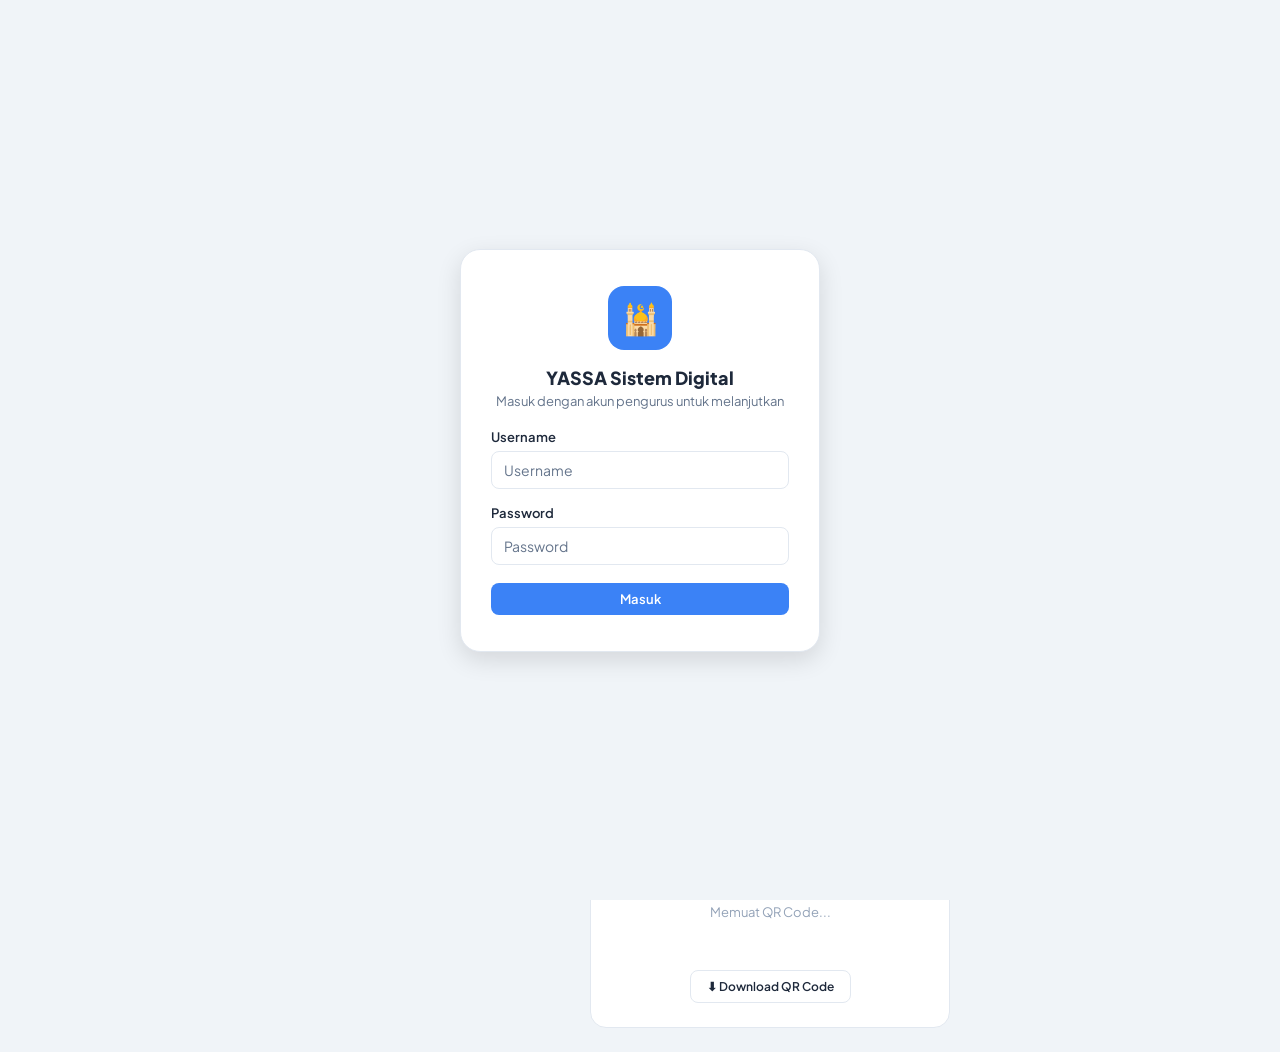
==== commit a65cae74: "Update index.html" ====
--- a/index.html
+++ b/index.html
@@ -3,93 +3,79 @@
 <head>
 <meta charset="UTF-8">
 <meta name="viewport" content="width=device-width, initial-scale=1">
-<title>Notulen YASSA</title>
+<title>YASSA - Sistem Digital</title>
 <link rel="stylesheet" href="Style.css">
 <style>
-.notulen-editor {
-  min-height: 300px;
-  font-size: 14px;
-  line-height: 1.7;
-  font-family: 'Plus Jakarta Sans', sans-serif;
-}
-.format-section {
-  background: var(--surface2);
-  border: 1px dashed var(--border);
-  border-radius: 8px;
-  padding: 10px 14px;
-  font-size: 12.5px;
-  color: var(--text-muted);
-  margin-bottom: 14px;
-}
-.format-section strong { color: var(--text); }
-.tab-nav {
-  display: flex;
-  gap: 0;
-  border-bottom: 2px solid var(--border);
-  margin-bottom: 20px;
-}
-.tab-btn {
-  padding: 10px 18px;
-  background: none;
-  border: none;
-  font-size: 13.5px;
-  font-weight: 600;
-  cursor: pointer;
-  color: var(--text-muted);
-  border-bottom: 2px solid transparent;
-  margin-bottom: -2px;
-  transition: all .2s;
-  font-family: inherit;
-}
-.tab-btn.active {
-  color: var(--primary-light);
-  border-bottom-color: var(--primary-light);
-}
-.tab-content { display: none; }
-.tab-content.active { display: block; }
-.ocr-upload-area {
-  border: 2px dashed var(--border);
-  border-radius: 12px;
-  padding: 40px 20px;
+.portal-grid {
+  display: grid;
+  grid-template-columns: repeat(auto-fill, minmax(220px, 1fr));
+  gap: 20px;
+  margin-top: 32px;
+}
+.portal-card {
+  background: var(--surface);
+  border: 1px solid var(--border);
+  border-radius: 16px;
+  padding: 28px 22px;
   text-align: center;
   cursor: pointer;
   transition: all .2s;
-  background: var(--surface2);
-}
-.ocr-upload-area:hover { border-color: var(--primary-light); background: #eff6ff; }
-.ocr-upload-area.dragover { border-color: var(--primary-light); background: #dbeafe; }
-.ocr-result {
-  background: var(--surface2);
+  text-decoration: none;
+  color: var(--text);
+  display: block;
+}
+.portal-card:hover { transform: translateY(-4px); box-shadow: var(--shadow-lg); }
+.portal-card-icon {
+  width: 60px; height: 60px;
+  border-radius: 14px;
+  display: grid; place-items: center;
+  font-size: 28px;
+  margin: 0 auto 14px;
+}
+.portal-card h3 { font-size: 15px; font-weight: 700; margin-bottom: 5px; }
+.portal-card p { font-size: 12.5px; color: var(--text-muted); line-height: 1.5; }
+.hero { text-align: center; padding: 48px 20px 0; }
+.hero-badge {
+  display: inline-flex;
+  align-items: center;
+  gap: 6px;
+  background: #eff6ff;
+  color: #1e40af;
+  font-size: 12px;
+  font-weight: 700;
+  padding: 5px 12px;
+  border-radius: 99px;
+  margin-bottom: 16px;
+  border: 1px solid #bfdbfe;
+}
+.hero h1 { font-size: 34px; font-weight: 800; line-height: 1.2; }
+.hero p { font-size: 15px; color: var(--text-muted); margin-top: 10px; max-width: 480px; margin-left: auto; margin-right: auto; }
+.qr-section {
+  background: var(--surface);
   border: 1px solid var(--border);
-  border-radius: 8px;
-  padding: 14px;
-  min-height: 120px;
-  font-size: 13.5px;
-  line-height: 1.7;
-  white-space: pre-wrap;
-  margin-top: 12px;
-}
-.notulen-list-item {
-  border: 1px solid var(--border);
-  border-radius: 10px;
-  padding: 16px;
-  margin-bottom: 12px;
-  transition: box-shadow .2s;
-}
-.notulen-list-item:hover { box-shadow: var(--shadow-lg); }
-.notulen-list-header { display: flex; align-items: center; gap: 10px; margin-bottom: 8px; }
-.notulen-list-kegiatan { font-weight: 700; font-size: 14.5px; }
-.notulen-list-date { font-size: 12px; color: var(--text-muted); }
-.notulen-list-preview { font-size: 13px; color: var(--text-muted); white-space: nowrap; overflow: hidden; text-overflow: ellipsis; }
+  border-radius: 16px;
+  padding: 24px;
+  text-align: center;
+  max-width: 360px;
+  margin: 32px auto 0;
+}
+.qr-section h3 { font-weight: 700; margin-bottom: 4px; }
+.qr-section p { font-size: 13px; color: var(--text-muted); margin-bottom: 16px; }
+.qr-img { width: 200px; height: 200px; border-radius: 8px; border: 1px solid var(--border); }
+.qr-url { font-size: 11px; color: var(--text-muted); word-break: break-all; margin-top: 8px; }
 </style>
 </head>
 <body data-auth-required="1">
 <div class="app-layout">
+  <!-- Sidebar -->
   <div class="sidebar-overlay"></div>
   <aside class="sidebar">
     <div class="sidebar-brand">
       <div class="sidebar-brand-icon">🕌</div>
-      <div class="sidebar-brand-text"><div class="org">YASSA</div><div class="sub">Sistem Digital</div></div>
+      <div class="sidebar-brand-text">
+        <div class="org">YASSA</div>
+        <div class="sub">Sistem Digital</div>
+      </div>
     </div>
     <nav class="sidebar-nav">
       <div class="nav-section-label">Menu Utama</div>
@@ -98,411 +84,156 @@
       <a class="nav-item" href="?page=kegiatan"><i>📅</i> Kegiatan</a>
       <a class="nav-item" href="?page=notulen"><i>📝</i> Notulen</a>
       <a class="nav-item" href="?page=arsip"><i>🗂️</i> Arsip</a>
-      
+
       <div class="nav-section-label">Akses Cepat</div>
       <!-- [SESUDAH] Link absolut ini memastikan browser langsung menuju web app asli Anda -->
-      <a class="nav-item" href="https://yayasansalamsatuaspaldc-eng.github.io/Notulena-Absensi/Absensi.html" target="_blank"><i>✅</i> Form Absensi</a>
-      
+      <a class="nav-item" href="https://yayasansalamsatuaspaldc-eng.github.io/Notulena-Absensi/Absensi.html" target="_blank"><i>✅</i> Form Kehadiran</a>
+
       <!-- TOMBOL LOGOUT MANUAL -->
       <a class="nav-item" href="javascript:void(0)" onclick="yassaLogoutSession(); logoutUtama()" style="color: #ef4444; margin-top: 15px; border-top: 1px solid rgba(0,0,0,0.05); padding-top: 15px;">
         <i>🚪</i> Keluar (Logout)
       </a>
     </nav>
     <div class="sidebar-footer">
-      <div class="sidebar-avatar">✍️</div>
-      <div class="sidebar-user-info"><div class="name">Sekretaris</div><div class="role">Input Notulen</div></div>
+      <div class="sidebar-avatar">👤</div>
+      <div class="sidebar-user-info">
+        <div class="name">Admin YASSA</div>
+        <div class="role">Administrator</div>
+      </div>
     </div>
   </aside>
 
+  <!-- Main -->
   <div class="main-content">
     <div class="topbar">
       <button class="sidebar-toggle" onclick="toggleSidebar()">☰</button>
-      <div class="topbar-title">Notulen Rapat</div>
-      <button class="topbar-btn" id="darkModeBtn" onclick="toggleDarkMode()">🌙</button>
+      <div class="topbar-title">Beranda</div>
+      <button class="topbar-btn" id="darkModeBtn" onclick="toggleDarkMode()" title="Toggle Dark Mode">🌙</button>
     </div>
 
     <div class="page-content">
-      <div class="row">
-        <!-- Input Panel (SUPERADMIN/ADMIN aja yang boleh input notulen) -->
-        <div class="col-6 yassa-admin-only">
-          <div class="card">
-            <div class="card-header">
-              <span>📝</span>
-              <div class="card-title">Input Notulen</div>
-            </div>
-            <div class="card-body">
-              <div class="tab-nav">
-                <button class="tab-btn active" onclick="switchTab('manual')">✏️ Manual</button>
-                <button class="tab-btn" onclick="switchTab('paste')">📋 Paste Dokumen</button>
-                <button class="tab-btn" onclick="switchTab('ocr')">📷 OCR Foto</button>
-              </div>
-
-              <!-- Tab: Manual -->
-              <div class="tab-content active" id="tab-manual">
-                <div class="form-group">
-                  <label class="form-label">Kegiatan *</label>
-                  <select id="selectKegiatanNotulen" class="form-control">
-                    <option value="">-- Pilih Kegiatan --</option>
-                  </select>
-                </div>
-                <div class="form-group">
-                  <label class="form-label">Dibuat Oleh</label>
-                  <input type="text" id="inputDibuatOleh" class="form-control" placeholder="Nama sekretaris / pencatat" value="Pencatat">
-                </div>
-                <div class="format-section">
-                  <strong>Format Notulen:</strong> 1. Pembukaan · 2. Agenda · 3. Hasil Diskusi · 4. Keputusan · 5. Tindak Lanjut · 6. Penutup
-                </div>
-                <div class="form-group">
-                  <label class="form-label">Isi Notulen *</label>
-                  <textarea id="inputNotulen" class="form-control notulen-editor"
-                    placeholder="1. PEMBUKAAN&#10;Rapat dibuka oleh...&#10;&#10;2. AGENDA PEMBAHASAN&#10;- ...&#10;&#10;3. HASIL DISKUSI&#10;...&#10;&#10;4. KEPUTUSAN&#10;...&#10;&#10;5. TINDAK LANJUT&#10;...&#10;&#10;6. PENUTUP&#10;Rapat ditutup pukul..."></textarea>
-                </div>
-                <button class="btn btn-primary" onclick="saveNotulen()" style="width:100%">💾 Simpan Notulen</button>
-              </div>
-
-              <!-- Tab: Paste -->
-              <div class="tab-content" id="tab-paste">
-                <p class="text-muted mb-3" style="font-size:13px">Salin dan tempelkan isi notulen dari Word, Google Docs, atau dokumen lainnya.</p>
-                <div class="form-group">
-                  <label class="form-label">Kegiatan *</label>
-                  <select id="selectKegiatanPaste" class="form-control">
-                    <option value="">-- Pilih Kegiatan --</option>
-                  </select>
-                </div>
-                <div class="form-group">
-                  <label class="form-label">Paste Dokumen di Sini</label>
-                  <textarea id="inputPaste" class="form-control notulen-editor"
-                    placeholder="Tempelkan isi dokumen notulen di sini..."></textarea>
-                </div>
-                <div class="d-flex gap-2">
-                  <button class="btn btn-outline" onclick="transferPaste()" style="flex:1">📤 Transfer ke Editor</button>
-                  <button class="btn btn-primary" onclick="savePaste()" style="flex:1">💾 Simpan</button>
-                </div>
-              </div>
-
-              <!-- Tab: OCR -->
-              <div class="tab-content" id="tab-ocr">
-                <p class="text-muted mb-3" style="font-size:13px">Upload foto tulisan tangan atau screenshot. Sistem akan membaca teks otomatis menggunakan OCR Google Drive.</p>
-                <div class="form-group">
-                  <label class="form-label">Kegiatan *</label>
-                  <select id="selectKegiatanOcr" class="form-control">
-                    <option value="">-- Pilih Kegiatan --</option>
-                  </select>
-                </div>
-                <div class="ocr-upload-area" id="ocrDropZone" onclick="document.getElementById('ocrFileInput').click()">
-                  <div style="font-size:40px;margin-bottom:10px">📷</div>
-                  <div style="font-weight:700;font-size:14px">Klik atau seret foto ke sini</div>
-                  <div style="font-size:12px;color:#94a3b8;margin-top:4px">Format: JPG, PNG, WEBP (maks 5MB)</div>
-                </div>
-                <input type="file" id="ocrFileInput" accept="image/*" style="display:none" onchange="handleOcrFile(event)">
-
-                <div id="ocrPreview" style="display:none;margin-top:12px">
-                  <img id="ocrPreviewImg" style="max-width:100%;max-height:200px;border-radius:8px;border:1px solid var(--border)" />
-                </div>
-
-                <div id="ocrResultArea" style="display:none">
-                  <label class="form-label mt-4">Hasil OCR (dapat diedit sebelum disimpan)</label>
-                  <textarea id="ocrResult" class="form-control" style="min-height:180px"></textarea>
-                  <button class="btn btn-primary mt-4" onclick="saveOcr()" style="width:100%">💾 Simpan Notulen dari OCR</button>
-                </div>
-              </div>
-            </div>
-          </div>
+      <div class="hero">
+        <div class="hero-badge">✨ Sistem Manajemen Digital</div>
+        <h1>Selamat Datang di<br>YASSA Digital</h1>
+        <p>Platform manajemen kegiatan, kehadiran QR Code, notulen, dan arsip digital terintegrasi.</p>
+      </div>
+
+      <div class="portal-grid">
+        <a class="portal-card" href="?page=dashboard">
+          <div class="portal-card-icon" style="background:#eff6ff">📊</div>
+          <h3>Dashboard</h3>
+          <p>Statistik & ringkasan data kegiatan organisasi</p>
+        </a>
+        <a class="portal-card" href="?page=kegiatan">
+          <div class="portal-card-icon" style="background:#f0fdf4">📅</div>
+          <h3>Kegiatan</h3>
+          <p>Kelola jadwal dan status kegiatan YASSA</p>
+        </a>
+        <a class="portal-card" href="?page=absensi" target="_blank">
+          <div class="portal-card-icon" style="background:#fef3c7">✅</div>
+          <h3>Kehadiran</h3>
+          <p>Form kehadiran digital via QR Code permanen</p>
+        </a>
+        <a class="portal-card" href="?page=notulen">
+          <div class="portal-card-icon" style="background:#fdf4ff">📝</div>
+          <h3>Notulen</h3>
+          <p>Input & kelola notulen rapat sekretaris</p>
+        </a>
+        <a class="portal-card" href="?page=arsip">
+          <div class="portal-card-icon" style="background:#fff7ed">🗂️</div>
+          <h3>Arsip</h3>
+          <p>Pencarian & ekspor laporan PDF kegiatan</p>
+        </a>
+        <div class="portal-card yassa-admin-only" onclick="openModal('modalSetup')">
+          <div class="portal-card-icon" style="background:#f1f5f9">⚙️</div>
+          <h3>Setup Sistem</h3>
+          <p>Inisialisasi database & folder Drive pertama kali</p>
         </div>
-
-        <!-- List Panel -->
-        <div class="col-6">
-          <div class="card">
-            <div class="card-header">
-              <span>📚</span>
-              <div class="card-title">Riwayat Notulen</div>
-              <div class="card-actions">
-                <button class="btn btn-outline btn-sm" onclick="loadNotulen()">↻</button>
-              </div>
-            </div>
-            <div class="card-body">
-              <div class="topbar-search mb-4" style="width:100%">
-                <span>🔍</span>
-                <input type="text" id="searchNotulen" placeholder="Cari notulen..." oninput="filterNotulen()">
-              </div>
-              <div id="notulenList">
-                <div class="text-center text-muted" style="padding:30px">Memuat notulen...</div>
-              </div>
-            </div>
-          </div>
+      </div>
+
+      <!-- QR Code Section -->
+      <div class="qr-section">
+        <h3>🔲 QR Code Kehadiran</h3>
+        <p>QR Code permanen — scan untuk kehadiran kegiatan aktif</p>
+        <div id="qrContainer">
+          <div style="padding:30px;color:#94a3b8;font-size:13px">Memuat QR Code...</div>
         </div>
+        <div class="qr-url" id="qrUrl"></div>
+        <button class="btn btn-outline" style="margin-top:12px;font-size:12px" onclick="downloadQR()">⬇ Download QR Code</button>
       </div>
     </div>
   </div>
 </div>
 
-<!-- Modal Lihat Notulen -->
-<div class="modal-overlay" id="modalViewNotulen">
-  <div class="modal" style="max-width:600px">
+<!-- Modal Setup -->
+<div class="modal-overlay" id="modalSetup">
+  <div class="modal">
     <div class="modal-header">
-      <span>📄</span>
-      <div class="modal-title" id="viewNotulenTitle">Detail Notulen</div>
-      <button class="modal-close" onclick="closeModal('modalViewNotulen')">✕</button>
+      <span>⚙️</span>
+      <div class="modal-title">Setup Sistem YASSA</div>
+      <button class="modal-close" onclick="closeModal('modalSetup')">✕</button>
     </div>
     <div class="modal-body">
-      <pre id="viewNotulenContent" style="white-space:pre-wrap;font-family:inherit;font-size:13.5px;line-height:1.7"></pre>
+      <p style="color:#64748b;font-size:13.5px;line-height:1.6">
+        Setup akan membuat struktur sheet di Google Spreadsheet dan folder di Google Drive secara otomatis.
+        Jalankan sekali saat pertama kali menggunakan sistem.<br><br>
+        <strong>Spreadsheet ID:</strong><br>
+        <code style="font-size:11px;background:#f1f5f9;padding:3px 6px;border-radius:4px">13JLhgKahJubgqgvkTUDGP6xLDTKRw3r6i898JbK-Ck8</code>
+      </p>
     </div>
     <div class="modal-footer">
-      <button class="btn btn-outline" onclick="closeModal('modalViewNotulen')">Tutup</button>
+      <button class="btn btn-outline" onclick="closeModal('modalSetup')">Batal</button>
+      <button class="btn btn-primary" onclick="runSetup()">🚀 Jalankan Setup</button>
     </div>
   </div>
 </div>
 
 <script src="script.js"></script>
 <script>
-let allNotulen = [];
-
-function switchTab(name) {
-  document.querySelectorAll('.tab-btn').forEach((btn, i) => {
-    const names = ['manual','paste','ocr'];
-    btn.classList.toggle('active', names[i] === name);
-  });
-  document.querySelectorAll('.tab-content').forEach(el => el.classList.remove('active'));
-  document.getElementById('tab-' + name).classList.add('active');
-}
-
-function loadKegiatan() {
-  google.script.run
-    .withSuccessHandler(function(list) {
-      ['selectKegiatanNotulen','selectKegiatanPaste','selectKegiatanOcr'].forEach(id => {
-        const sel = document.getElementById(id);
-        if (!sel) return;
-        sel.innerHTML = '<option value="">-- Pilih Kegiatan --</option>';
-        if (Array.isArray(list)) {
-          list.forEach(k => {
-            const opt = document.createElement('option');
-            opt.value = k.nama;
-            opt.textContent = k.nama + (k.status === 'Aktif' ? ' 🟢' : ' (Selesai)');
-            sel.appendChild(opt);
-          });
-        }
-      });
-    })
-    .withFailureHandler(function(err) {
-      showToast('Gagal memuat daftar kegiatan: ' + (err.message || ''), 'error');
-    })
-    .getKegiatan();
-}
-
-function loadNotulen() {
+function loadQR() {
   google.script.run
     .withSuccessHandler(function(data) {
-      allNotulen = data || [];
-      renderNotulen(allNotulen);
+      const container = document.getElementById('qrContainer');
+      container.innerHTML = `<img class="qr-img" src="${data.qrUrl}" alt="QR Code Kehadiran" id="qrImage" />`;
+      document.getElementById('qrUrl').textContent = data.absensiUrl;
     })
-    .withFailureHandler(function(err) {
-      const container = document.getElementById('notulenList');
-      if (container) {
-        container.innerHTML = `<div class="empty-state"><div class="icon">⚠️</div><h4>Gagal memuat notulen</h4><p>${escapeHtml(err.message || 'Koneksi bermasalah')}</p></div>`;
-      }
-    })
-    .getNotulen();
-}
-
-function renderNotulen(list) {
-  const container = document.getElementById('notulenList');
-  if (!list.length) {
-    container.innerHTML = `<div class="empty-state"><div class="icon">📄</div><h4>Belum ada notulen</h4><p>Tambah notulen pertama Anda.</p></div>`;
-    return;
-  }
-  container.innerHTML = list.map((n, i) => `
-    <div class="notulen-list-item">
-      <div class="notulen-list-header">
-        <span style="font-size:20px">📄</span>
-        <div style="flex:1">
-          <div class="notulen-list-kegiatan">${escapeHtml(n.kegiatan)}</div>
-          <div class="notulen-list-date">📅 ${escapeHtml(n.tanggal)} · ✍️ ${escapeHtml(n.dibuatOleh)}</div>
-        </div>
-        <button class="btn btn-outline btn-sm" onclick="viewNotulen(${i})">👁 Lihat</button>
-      </div>
-      <div class="notulen-list-preview">${escapeHtml((n.notulen || '').slice(0, 120))}${(n.notulen||'').length > 120 ? '...' : ''}</div>
-    </div>
-  `).join('');
-}
-
-function filterNotulen() {
-  const s = document.getElementById('searchNotulen').value.toLowerCase();
-  renderNotulen(allNotulen.filter(n =>
-    n.kegiatan.toLowerCase().includes(s) ||
-    (n.notulen||'').toLowerCase().includes(s) ||
-    (n.dibuatOleh||'').toLowerCase().includes(s)
-  ));
-}
-
-function viewNotulen(idx) {
-  const n = allNotulen[idx];
-  if (!n) return;
-  document.getElementById('viewNotulenTitle').textContent = n.kegiatan;
-  document.getElementById('viewNotulenContent').textContent = n.notulen || '(kosong)';
-  openModal('modalViewNotulen');
-}
-
-function saveNotulen() {
-  const kegiatan = document.getElementById('selectKegiatanNotulen').value;
-  const notulen = document.getElementById('inputNotulen').value.trim();
-  const dibuatOleh = document.getElementById('inputDibuatOleh').value.trim();
-  if (!kegiatan) { showToast('Pilih kegiatan terlebih dahulu!', 'error'); return; }
-  if (!notulen) { showToast('Isi notulen tidak boleh kosong!', 'error'); return; }
-  _doSaveNotulen(kegiatan, notulen, dibuatOleh);
-}
-
-function savePaste() {
-  const kegiatan = document.getElementById('selectKegiatanPaste').value;
-  const notulen = document.getElementById('inputPaste').value.trim();
-  if (!kegiatan) { showToast('Pilih kegiatan!', 'error'); return; }
-  if (!notulen) { showToast('Isi notulen kosong!', 'error'); return; }
-  _doSaveNotulen(kegiatan, notulen, 'Sekretaris');
-}
-
-function transferPaste() {
-  const kegiatan = document.getElementById('selectKegiatanPaste').value;
-  const notulen = document.getElementById('inputPaste').value.trim();
-  switchTab('manual');
-  document.getElementById('selectKegiatanNotulen').value = kegiatan;
-  document.getElementById('inputNotulen').value = notulen;
-  showToast('Teks dipindahkan ke editor manual.', 'info');
-}
-
-function saveOcr() {
-  const kegiatan = document.getElementById('selectKegiatanOcr').value;
-  const notulen = document.getElementById('ocrResult').value.trim();
-  if (!kegiatan) { showToast('Pilih kegiatan!', 'error'); return; }
-  if (!notulen) { showToast('Isi OCR kosong!', 'error'); return; }
-  _doSaveNotulen(kegiatan, notulen, 'OCR - Sekretaris');
-}
-
-function _doSaveNotulen(kegiatan, notulen, dibuatOleh) {
-  showLoading('Menyimpan notulen...');
+    .getQRCodeUrl();
+}
+
+function downloadQR() {
+  const img = document.getElementById('qrImage');
+  if (!img) return;
+  const a = document.createElement('a');
+  a.href = img.src;
+  a.download = 'QRCode_Kehadiran_YASSA.png';
+  a.click();
+}
+
+function runSetup() {
+  showLoading('Menginisialisasi sistem...');
   google.script.run
     .withSuccessHandler(function(res) {
       hideLoading();
-      if (res.success) {
-        showToast(res.message, 'success');
-        loadNotulen();
-        document.getElementById('inputNotulen').value = '';
-        document.getElementById('inputPaste').value = '';
-        document.getElementById('ocrResult').value = '';
-      } else {
-        showToast(res.message || 'Gagal menyimpan', 'error');
-      }
+      closeModal('modalSetup');
+      showToast(res.message || 'Setup selesai!', 'success');
     })
-    .withFailureHandler(function(err) { hideLoading(); showToast('Error: ' + err.message, 'error'); })
-    .saveNotulen({ kegiatan, notulen, dibuatOleh: dibuatOleh || 'Sekretaris' });
-}
-
-// OCR
-function handleOcrFile(event) {
-  const file = event.target.files[0];
-  if (!file) return;
-  
-  // Hapus batasan 5MB karena sistem sudah bisa mengompres otomatis
-  showLoading('Mengompres gambar...');
-
-  // Lempar file asli ke fungsi kompresi
-  compressImage(file, function(compressedDataUrl) {
-    
-    // Tampilkan preview menggunakan hasil kompresi agar lebih ringan diload
-    document.getElementById('ocrPreviewImg').src = compressedDataUrl;
-    document.getElementById('ocrPreview').style.display = 'block';
-    
-    // Pisahkan header base64 dan ambil isi datanya
-    const base64 = compressedDataUrl.split(',')[1];
-    const mime = 'image/jpeg'; // Karena di compressImage kita set 'image/jpeg'
-
-    // Update pesan loading
-    hideLoading(); // Sembunyikan loading kompresi
-    showLoading('Memproses OCR dengan AI...'); // Tampilkan loading AI
-
-    google.script.run
-      .withSuccessHandler(function(res) {
-        hideLoading();
-        if (res.success && res.text) {
-          document.getElementById('ocrResult').value = res.text;
-          document.getElementById('ocrResultArea').style.display = 'block';
-          showToast('OCR AI berhasil! Periksa dan edit hasilnya.', 'success');
-        } else {
-          showToast(res.message || 'OCR gagal. Coba gambar yang lebih jelas.', 'error');
-        }
-      })
-      .withFailureHandler(function(err) {
-        hideLoading();
-        showToast('OCR error: ' + err.message, 'error');
-      })
-      .performOCR(base64, mime);
-  });
-}
-
-// Drag & Drop OCR
-const dropZone = document.getElementById('ocrDropZone');
-if (dropZone) {
-  dropZone.addEventListener('dragover', e => { e.preventDefault(); dropZone.classList.add('dragover'); });
-  dropZone.addEventListener('dragleave', () => dropZone.classList.remove('dragover'));
-  dropZone.addEventListener('drop', e => {
-    e.preventDefault();
-    dropZone.classList.remove('dragover');
-    const file = e.dataTransfer.files[0];
-    if (file) {
-      const dt = new DataTransfer();
-      dt.items.add(file);
-      document.getElementById('ocrFileInput').files = dt.files;
-      handleOcrFile({ target: document.getElementById('ocrFileInput') });
-    }
-  });
-}
-
-// ============================================================
-// FUNGSI KOMPRESI GAMBAR (FRONTEND)
-// ============================================================
-function compressImage(file, callback) {
-  const reader = new FileReader();
-  reader.onload = function(event) {
-    const img = new Image();
-    img.onload = function() {
-      const canvas = document.createElement('canvas');
-      const ctx = canvas.getContext('2d');
-      
-      // Batas maksimal resolusi 1200px agar aman dikirim ke GAS
-      const MAX_WIDTH = 1200;
-      let width = img.width;
-      let height = img.height;
-      
-      if (width > MAX_WIDTH) {
-        height = Math.round((height * MAX_WIDTH) / width);
-        width = MAX_WIDTH;
-      }
-      
-      canvas.width = width;
-      canvas.height = height;
-      ctx.drawImage(img, 0, 0, width, height);
-      
-      // Kompres ke JPEG dengan kualitas 70%
-      const dataUrl = canvas.toDataURL('image/jpeg', 0.7);
-      callback(dataUrl);
-    };
-    img.src = event.target.result;
-  };
-  reader.readAsDataURL(file);
-}
-
-document.addEventListener('DOMContentLoaded', function() {
-  loadKegiatan();
-  loadNotulen();
-});
+    .withFailureHandler(function(err) {
+      hideLoading();
+      showToast('Setup gagal: ' + err.message, 'error');
+    })
+    .setupSystem();
+}
+
+document.addEventListener('DOMContentLoaded', loadQR);
 
 // ============================================================
 // SISTEM LOGOUT & IDLE TIMER (GLOBAL)
 // ============================================================
-
-const WAKTU_IDLE_MENIT = 5;
-const WAKTU_MAKSIMAL_MENIT = 600; // Batas maksimum sesi login (600 menit / 10 jam)
+const WAKTU_IDLE_MENIT = 5;          // Batas diam sebelum logout otomatis (menit)
+const WAKTU_MAKSIMAL_MENIT = 600;    // Batas maksimum sesi login (600 menit / 10 jam)
 let idleTimer;
 
-// Paksa logout otomatis setelah 600 menit tanpa toleransi aktivitas
+// Paksa logout otomatis setelah WAKTU_MAKSIMAL_MENIT tanpa toleransi aktivitas
 setTimeout(logoutUtama, WAKTU_MAKSIMAL_MENIT * 60 * 1000);
 
 function resetIdleTimer() {
@@ -515,18 +246,18 @@
     if (typeof showLoading === "function") {
       showLoading('Keluar dari sistem...');
     }
-    
+
     // 1. Sapu bersih seluruh data sesi dan memori browser seketika
     localStorage.clear();
     sessionStorage.clear();
-    
+
     // 2. Siapkan parameter anti-cache
     const cacheBuster = new Date().getTime();
     // Mengubah alamat tujuan logout menuju ke halaman utama portal blog Anda yang bersih
     const logoutUrl = 'https://yayasansalamsatuaspal.blogspot.com/p/portal-absensi-yassa.html?page=absensi&v=' + cacheBuster;
-    // 4. Lakukan pengalihan paksa
+    // 3. Lakukan pengalihan paksa
     window.location.replace(logoutUrl);
-      
+
   } catch (error) {
     console.error("Logout error: ", error);
     // Jalur penyelamat darurat dialihkan kembali ke halaman utama portal blog Anda yang bersih
@@ -534,14 +265,13 @@
   }
 }
 
-// Sensor aktivitas dipusatkan di sini menggunakan Event Listener yang lebih aman
+// Sensor aktivitas dipusatkan di sini menggunakan Event Listener
 window.addEventListener('load', resetIdleTimer);
 document.addEventListener('mousemove', resetIdleTimer);
 document.addEventListener('keypress', resetIdleTimer);
 document.addEventListener('touchstart', resetIdleTimer);
 document.addEventListener('click', resetIdleTimer);
 document.addEventListener('scroll', resetIdleTimer);
-
 </script>
 </body>
 </html>
